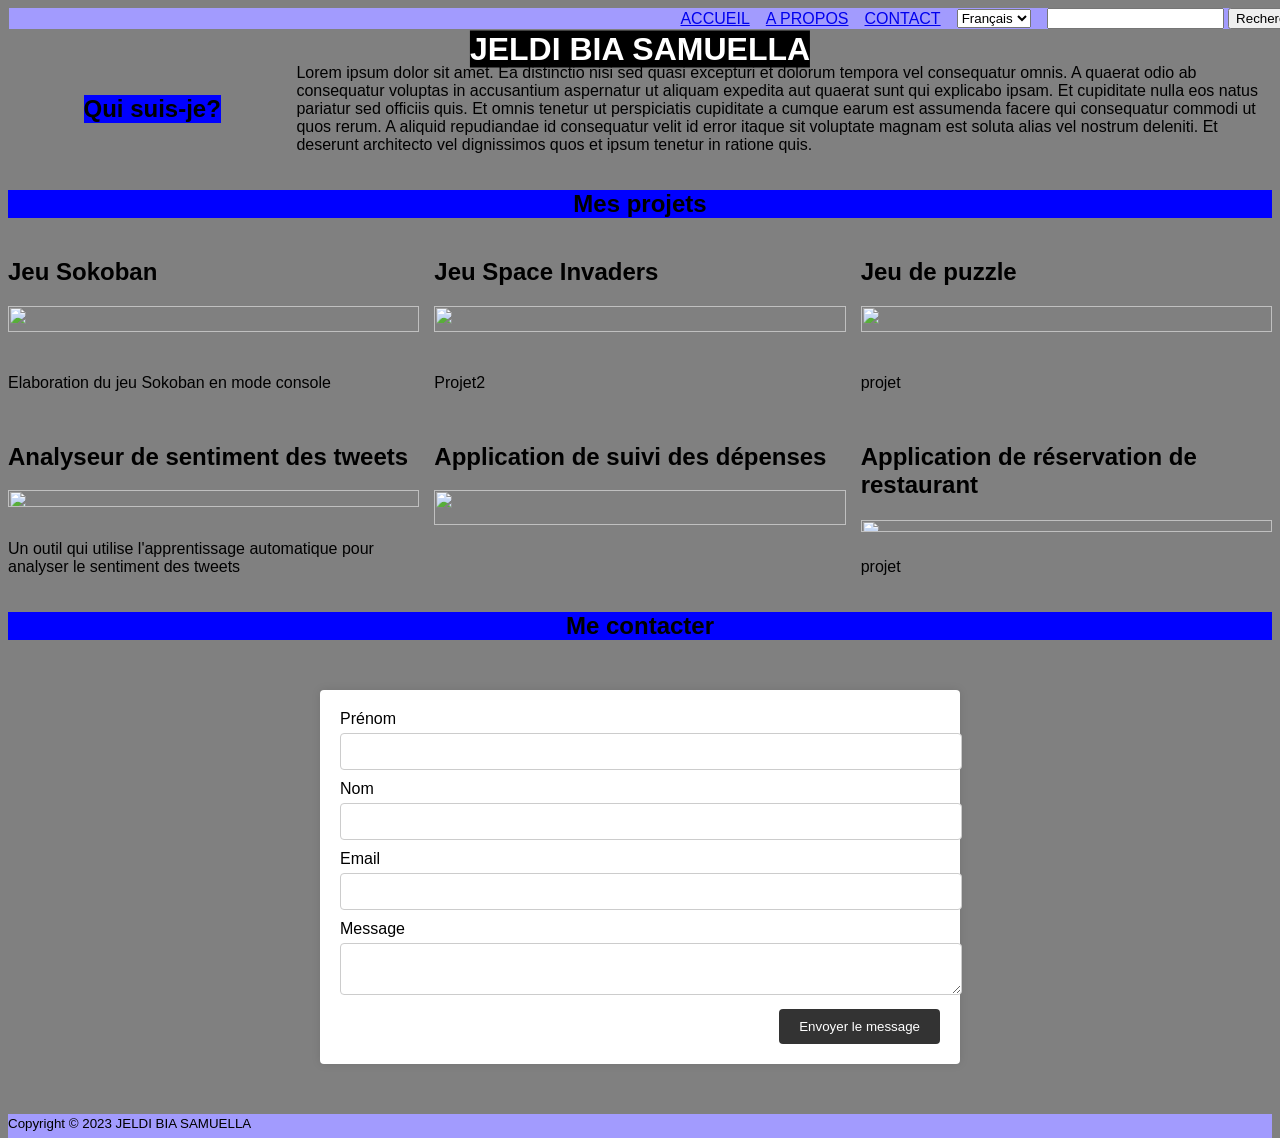
==== index.html @ e4d7e9b2 "ajout du champ prénom à mon formulaire" ====
<!DOCTYPE html>
<html lang="en">
<head>
    <meta charset="UTF-8">
    <meta name="viewport" content="width=device-width, initial-scale=1.0">
    <link rel="stylesheet" href="CSS/style.css">
    <title>Portfolio de JELDI</title>
</head>


<body>
    <header>

            <nav>
                <ul>
                <a href="index.html"> ACCUEIL</a>
                <a href="#about" >A PROPOS</a>
                <a href="#contact" >CONTACT</a> <!--contient mon formulaire de contact-->
                <select id="langSelect">
                    <option value="fr">Français</option>
                    <option value="en">English</option>
                </select>
                
                
                <form action="#" method="get" id="recherche">
                    <label for="search"></label>
                    <input type="text" id="search" name="search">
                    <input type="submit" value="Rechercher">
                </form>
                </ul>

                <!--<img src="IMG/Jb_logo.svg" alt="#">-->
            </nav>
            <img src="IMG/header.webp" alt="">
            <h1>JELDI BIA SAMUELLA</h1>

              
    </header>

    <main>
    
        <section>
            <div id="about">
            <h1>Qui suis-je?</h1>
            
            <img src="IMG/Moi.jpg" alt="">
            </div>
            <p>
                Lorem ipsum dolor sit amet. Ea distinctio nisi sed quasi excepturi et dolorum tempora vel consequatur omnis. A quaerat odio ab consequatur voluptas in accusantium aspernatur ut aliquam expedita aut quaerat sunt qui explicabo ipsam. Et cupiditate nulla eos natus pariatur sed officiis quis.
                Et omnis tenetur ut perspiciatis cupiditate a cumque earum est assumenda facere qui consequatur commodi ut quos rerum. A aliquid repudiandae id consequatur velit id error itaque sit voluptate magnam est soluta alias vel nostrum deleniti. Et deserunt architecto vel dignissimos quos et ipsum tenetur in ratione quis. 
            </p>
           
        </section>
        
        <section class="projets">
        <h1>Mes projets</h1>
        <nav>
            <article>
                <h2> Jeu Sokoban</h2>
                <img src="IMG/pexels-pixabay-207580.jpg" alt="">
                <p>Elaboration du jeu Sokoban en mode console</p>
            </article>

            <article>
                <h2>Jeu Space Invaders  
                </h2>
                <img src="IMG/pexels-pixabay-207580.jpg" alt="">
                <p>Projet2</p>
            </article>

            <article>
                <h2>
                    Jeu de puzzle
                </h2>
                <img src="IMG/pexels-pixabay-207580.jpg" alt="">
                <p> projet</p>
            </article>

            <article>
                <h2>Analyseur de sentiment des tweets</h2>
                <img src="IMG/pexels-pixabay-207580.jpg" alt="">
                <p> Un outil qui utilise l'apprentissage automatique pour analyser le sentiment des tweets</p>
            </article>
            

            <article>
                <h2>Application de suivi des dépenses</h2>
                <img src="IMG/pexels-pixabay-207580.jpg" alt="">
                <p> </p>
            </article>

            <article>
                <h2>Application de réservation de restaurant</h2>
                <img src="IMG/pexels-pixabay-207580.jpg" alt="">
                <p> projet</p>
            </article>
        </nav>
    </section>
    <section id="contact">
        <h1>Me contacter</h1>
        <form action="#" method="post"> 
            <label for="firstname">Prénom</label>
            <input type="text" id="firstname" name="user_firstname" />

            <label for="name">Nom</label>
            <input type="text" id="name" name="user_name" />
    
            <label for="email"> Email</label>
            <input type="email" id="mail" name="user_mail" />
    
            <label for="msg">Message</label>
            <textarea id="msg" name="user_message"></textarea>
    
            <div class="button">
                <button type="submit">Envoyer le message</button>
            </div>
              
        </form>
    </section>

    </main>



    <footer>
        <small>Copyright © 2023 JELDI BIA SAMUELLA</small>
    </footer>
    
       
    
    <script src="JS/lange.js"></script>
    <script src="JS/traduction.js"></script>
    

</body>
</html>
---- CSS/style.css ----
html{
    font-size:16px;
    font-family:sans-serif;
    height:100%;
}


body{
    background-color:gray;
    height: 100%;
    /*border: radius 10px;*/
}


/*HEADER*/

/*header nav{
    height:em;
    display:flex; pas besoin de logo pour l'instant
    flex-direction:row;
    justify-content: space-between;
}*/

header{
    position:relative;
}
header  nav ul{
    margin: 1px;;
    width:100%;
    display: flex;
    flex-direction:row; /*nav et img*/
    gap:1rem; /*espace de la taille de 16 px;*/
    justify-content:flex-end; 
    align-items: center;
    background-color: #A29BFE; /* Aligne les éléments enfants (div#top-row, div#bottom-row) verticalement */
}

header img{
    width:100%;
    height: 2.5 rem;

}
header h1 {
    position: absolute;
    background-color:black;
    top: 50%;
    left: 50%;
    transform: translate(-50%, -50%);
    color: #fff; /* changez la couleur en fonction de votre image */
}




/*MAIN*/
/*
main{
    display:grid;
    grid-template-rows:1fr 3fr;
    gap:1rem;
    /*grid-template-columns: 1fr 1fr 1fr;
}*/

main section:nth-child(1){
    display:flex;
    flex-direction:row; /* séparation de qui suis je+ photo et le paragraphe.*/
    justify-content:space-around;
    align-items: center;
}
main section:nth-child(2){
    display:flex;
    flex-direction:column;
    
}

main section nav{
    display:grid;
    grid-template-rows:1fr 1fr;
    grid-template-columns:repeat(auto-fit,minmax(400px,1fr));
    gap: 15px;

}


#about{
    width:100%;
    display: flex;
    flex-direction:column;
    justify-content:space-between;
    align-items: center;
}

p{
    justify-content: center;
}

article{
    display: flex;
    flex-direction: column;
}


/*#top {
    display: flex;
    justify-content: space-between;  Aligne les éléments enfants (nav, form) horizontalement avec un espace maximum entre eux 
    width: 100%;  Prend toute la largeur de la ligne 
}*/



/*header h1{

    font-family:system-ui, -apple-system, BlinkMacSystemFont, 'Segoe UI', Roboto, Oxygen, Ubuntu, Cantarell, 'Open Sans', 'Helvetica Neue', sans-serif;
    width: 100%;
    text-align: center;
    color: rgb(150, 44, 148);
    background-color:#FA7070;

}*/



/*
main .about{
    grid-row: 1/2
    ;
    grid-column: 1/3;
    align-items: center;
    width:100dvh;
}
*/
main .projets{
    grid-row:2;
}

h1{
    text-align: center;
    background-color: blue;
}

#about img{
    width: 100%;
    height:2 rem;

}

.projets img{
    width:100%;
    height:50%

}

/*
main section{ 
    display:flex;
    flex-direction:column;
    flex-wrap: wrap;
}*/


/*FORMULAIRE*/

main form {
    background-color: #fff;
    max-width: 600px;
    margin: 50px auto;
    padding: 20px;
    border-radius: 4px;
    box-shadow: 0 0 10px rgba(0, 0, 0, 0.1);
}

main label {
    display: block;
    margin-bottom: 5px;
}

main input[type="text"], input[type="email"], textarea {
    width: 100%;
    padding: 10px;
    margin-bottom: 10px;
    border-radius: 4px;
    border: 1px solid #ccc;
}

main .button {
    text-align: right;
}

main button {
    padding: 10px 20px;
    border: none;
    border-radius: 4px;
    background-color: #333;
    color: #fff;
    cursor: pointer;
}


/*FOOTER*/

footer {
    height:1.5rem;
    background-color:#A29BFE;
}
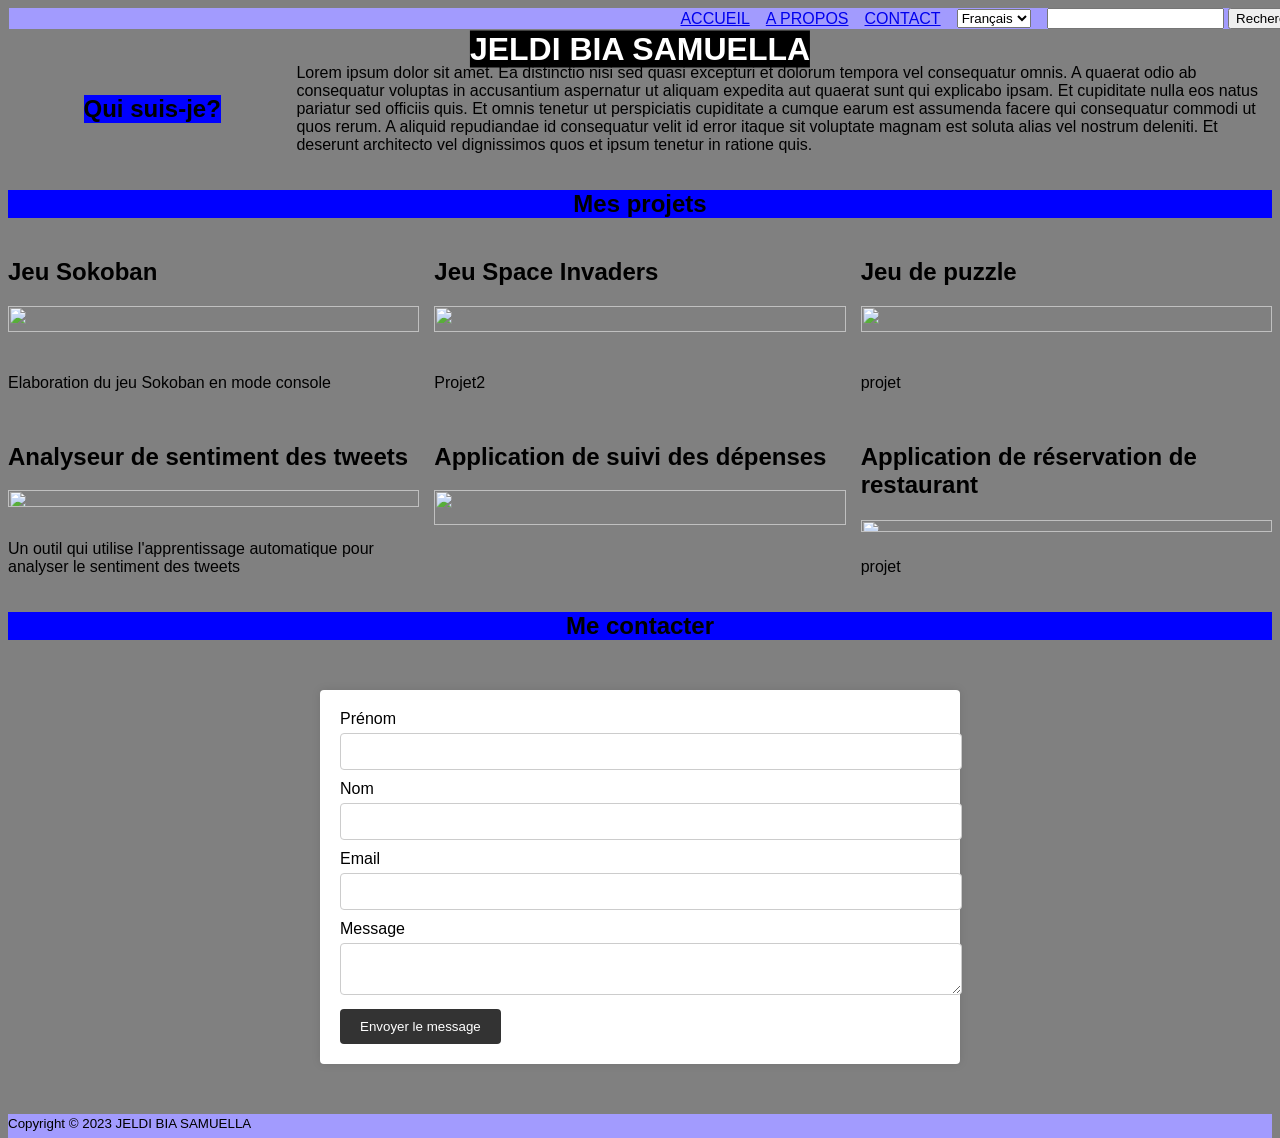
==== commit 2e79545a: "supprression du div pour l'élement button" ====
--- a/index.html
+++ b/index.html
@@ -111,9 +111,8 @@
             <label for="msg">Message</label>
             <textarea id="msg" name="user_message"></textarea>
     
-            <div class="button">
-                <button type="submit">Envoyer le message</button>
-            </div>
+        
+            <button type="submit">Envoyer le message</button>
               
         </form>
     </section>
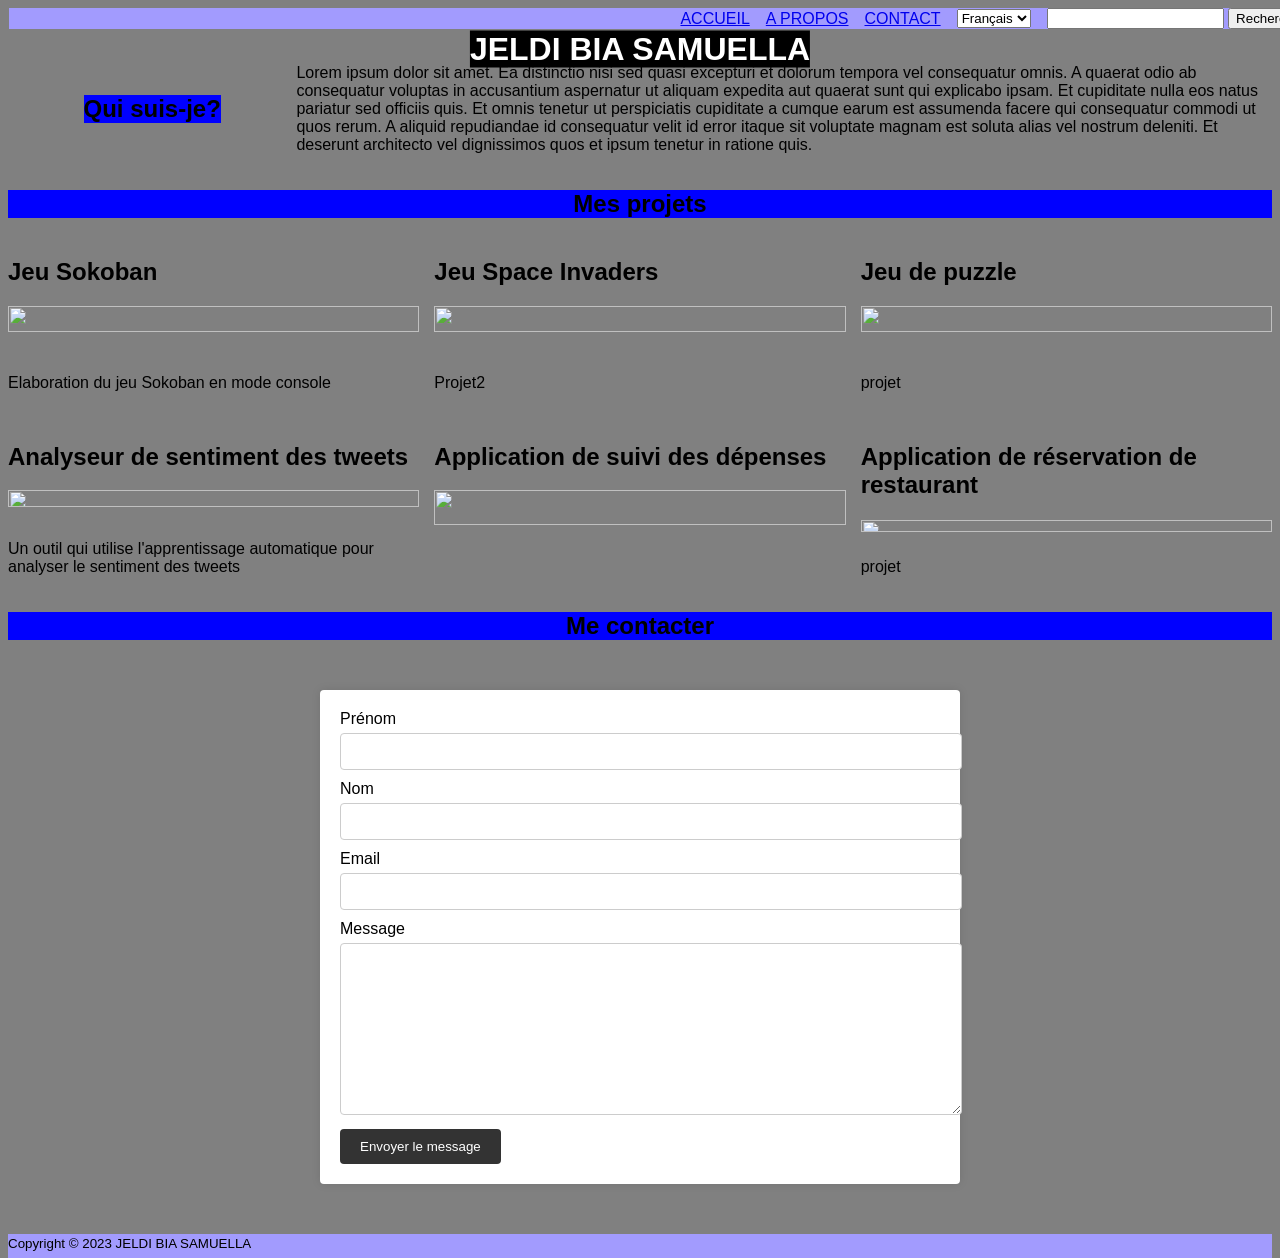
==== commit 5511f8ed: "ajout des attributs rows et cols pour le message" ====
--- a/index.html
+++ b/index.html
@@ -1,5 +1,6 @@
 <!DOCTYPE html>
 <html lang="en">
+
 <head>
     <meta charset="UTF-8">
     <meta name="viewport" content="width=device-width, initial-scale=1.0">
@@ -11,111 +12,124 @@
 <body>
     <header>
 
-            <nav>
-                <ul>
+        <nav>
+            <ul>
                 <a href="index.html"> ACCUEIL</a>
-                <a href="#about" >A PROPOS</a>
-                <a href="#contact" >CONTACT</a> <!--contient mon formulaire de contact-->
+                <a href="#about">A PROPOS</a>
+                <a href="#contact">CONTACT</a> <!--contient mon formulaire de contact-->
                 <select id="langSelect">
                     <option value="fr">Français</option>
                     <option value="en">English</option>
                 </select>
-                
-                
+
+
                 <form action="#" method="get" id="recherche">
                     <label for="search"></label>
                     <input type="text" id="search" name="search">
                     <input type="submit" value="Rechercher">
                 </form>
-                </ul>
+            </ul>
 
-                <!--<img src="IMG/Jb_logo.svg" alt="#">-->
-            </nav>
-            <img src="IMG/header.webp" alt="">
-            <h1>JELDI BIA SAMUELLA</h1>
+            <!--<img src="IMG/Jb_logo.svg" alt="#">-->
+        </nav>
+        <img src="IMG/header.webp" alt="">
+        <h1>JELDI BIA SAMUELLA</h1>
 
-              
+
     </header>
 
     <main>
-    
+
         <section>
             <div id="about">
-            <h1>Qui suis-je?</h1>
-            
-            <img src="IMG/Moi.jpg" alt="">
+                <h1>Qui suis-je?</h1>
+
+                <img src="IMG/Moi.jpg" alt="">
             </div>
             <p>
-                Lorem ipsum dolor sit amet. Ea distinctio nisi sed quasi excepturi et dolorum tempora vel consequatur omnis. A quaerat odio ab consequatur voluptas in accusantium aspernatur ut aliquam expedita aut quaerat sunt qui explicabo ipsam. Et cupiditate nulla eos natus pariatur sed officiis quis.
-                Et omnis tenetur ut perspiciatis cupiditate a cumque earum est assumenda facere qui consequatur commodi ut quos rerum. A aliquid repudiandae id consequatur velit id error itaque sit voluptate magnam est soluta alias vel nostrum deleniti. Et deserunt architecto vel dignissimos quos et ipsum tenetur in ratione quis. 
+                Lorem ipsum dolor sit amet. Ea distinctio nisi sed quasi excepturi et dolorum tempora vel consequatur
+                omnis. A quaerat odio ab consequatur voluptas in accusantium aspernatur ut aliquam expedita aut quaerat
+                sunt qui explicabo ipsam. Et cupiditate nulla eos natus pariatur sed officiis quis.
+                Et omnis tenetur ut perspiciatis cupiditate a cumque earum est assumenda facere qui consequatur commodi
+                ut quos rerum. A aliquid repudiandae id consequatur velit id error itaque sit voluptate magnam est
+                soluta alias vel nostrum deleniti. Et deserunt architecto vel dignissimos quos et ipsum tenetur in
+                ratione quis.
             </p>
-           
+
         </section>
-        
+
         <section class="projets">
-        <h1>Mes projets</h1>
-        <nav>
-            <article>
-                <h2> Jeu Sokoban</h2>
-                <img src="IMG/pexels-pixabay-207580.jpg" alt="">
-                <p>Elaboration du jeu Sokoban en mode console</p>
-            </article>
+            <h1>Mes projets</h1>
+            <nav>
+                <article>
+                    <h2> Jeu Sokoban</h2>
+                    <img src="IMG/pexels-pixabay-207580.jpg" alt="">
+                    <p>Elaboration du jeu Sokoban en mode console</p>
+                </article>
 
-            <article>
-                <h2>Jeu Space Invaders  
-                </h2>
-                <img src="IMG/pexels-pixabay-207580.jpg" alt="">
-                <p>Projet2</p>
-            </article>
+                <article>
+                    <h2>Jeu Space Invaders
+                    </h2>
+                    <img src="IMG/pexels-pixabay-207580.jpg" alt="">
+                    <p>Projet2</p>
+                </article>
 
-            <article>
-                <h2>
-                    Jeu de puzzle
-                </h2>
-                <img src="IMG/pexels-pixabay-207580.jpg" alt="">
-                <p> projet</p>
-            </article>
+                <article>
+                    <h2>
+                        Jeu de puzzle
+                    </h2>
+                    <img src="IMG/pexels-pixabay-207580.jpg" alt="">
+                    <p> projet</p>
+                </article>
 
-            <article>
-                <h2>Analyseur de sentiment des tweets</h2>
-                <img src="IMG/pexels-pixabay-207580.jpg" alt="">
-                <p> Un outil qui utilise l'apprentissage automatique pour analyser le sentiment des tweets</p>
-            </article>
-            
+                <article>
+                    <h2>Analyseur de sentiment des tweets</h2>
+                    <img src="IMG/pexels-pixabay-207580.jpg" alt="">
+                    <p> Un outil qui utilise l'apprentissage automatique pour analyser le sentiment des tweets</p>
+                </article>
 
-            <article>
-                <h2>Application de suivi des dépenses</h2>
-                <img src="IMG/pexels-pixabay-207580.jpg" alt="">
-                <p> </p>
-            </article>
 
-            <article>
-                <h2>Application de réservation de restaurant</h2>
-                <img src="IMG/pexels-pixabay-207580.jpg" alt="">
-                <p> projet</p>
-            </article>
-        </nav>
-    </section>
-    <section id="contact">
-        <h1>Me contacter</h1>
-        <form action="#" method="post"> 
-            <label for="firstname">Prénom</label>
-            <input type="text" id="firstname" name="user_firstname" />
+                <article>
+                    <h2>Application de suivi des dépenses</h2>
+                    <img src="IMG/pexels-pixabay-207580.jpg" alt="">
+                    <p> </p>
+                </article>
 
-            <label for="name">Nom</label>
-            <input type="text" id="name" name="user_name" />
-    
-            <label for="email"> Email</label>
-            <input type="email" id="mail" name="user_mail" />
-    
-            <label for="msg">Message</label>
-            <textarea id="msg" name="user_message"></textarea>
-    
-        
-            <button type="submit">Envoyer le message</button>
-              
-        </form>
-    </section>
+                <article>
+                    <h2>Application de réservation de restaurant</h2>
+                    <img src="IMG/pexels-pixabay-207580.jpg" alt="">
+                    <p> projet</p>
+                </article>
+            </nav>
+        </section>
+        <section id="contact">
+            <h1>Me contacter</h1>
+            <form action="#" method="post">
+                <div>
+                    <label for="firstname">Prénom</label>
+                    <input type="text" id="firstname" name="user_firstname" />
+                </div>
+
+                <div>
+                    <label for="name">Nom</label>
+                    <input type="text" id="name" name="user_name" />
+                </div>
+
+                <div>
+                    <label for="email"> Email</label>
+                    <input type="email" id="mail" name="user_mail" />
+                </div>
+
+                <div>
+                    <label for="msg">Message</label>
+                    <textarea id="msg" cols="40" rows="10" name="user_message"></textarea>
+                </div>
+
+
+                <button type="submit">Envoyer le message</button>
+
+            </form>
+        </section>
 
     </main>
 
@@ -124,12 +138,12 @@
     <footer>
         <small>Copyright © 2023 JELDI BIA SAMUELLA</small>
     </footer>
-    
-       
-    
+
+
     <script src="JS/lange.js"></script>
     <script src="JS/traduction.js"></script>
-    
+
 
 </body>
-</html>
+
+</html>
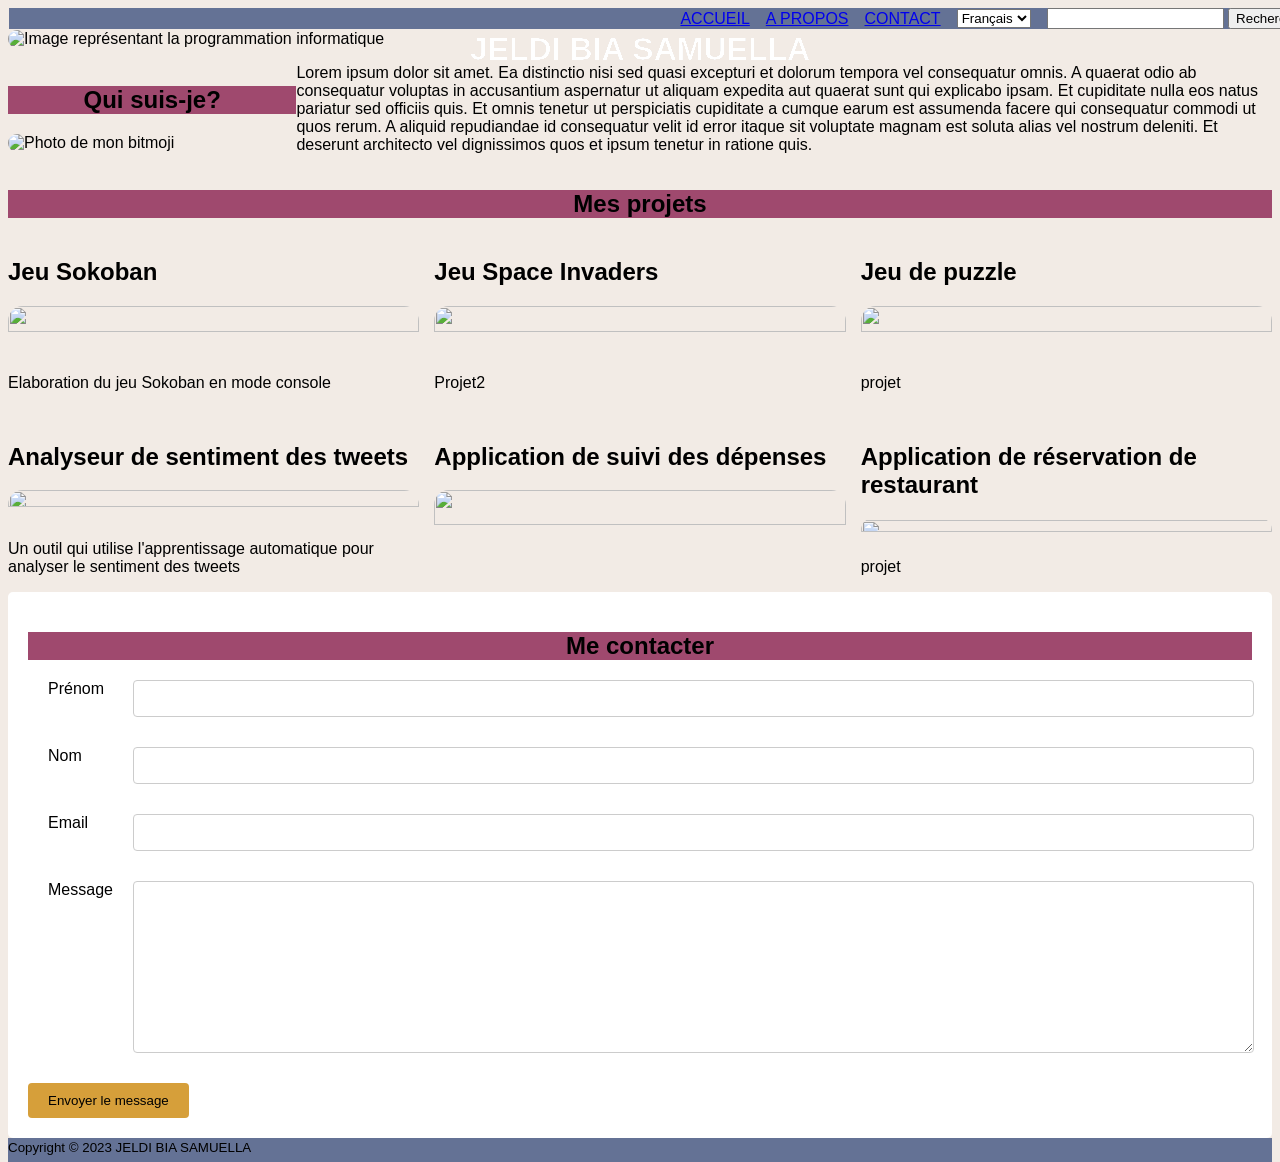
==== commit 21d91d79: "correction label for mail et non email avec id mail" ====
--- a/index.html
+++ b/index.html
@@ -1,5 +1,5 @@
-<!DOCTYPE html>
-<html lang="en">
+<!doctype html>
+<html lang="fr">
 
 <head>
     <meta charset="UTF-8">
@@ -32,7 +32,7 @@
 
             <!--<img src="IMG/Jb_logo.svg" alt="#">-->
         </nav>
-        <img src="IMG/header.webp" alt="">
+        <img src="IMG/header.webp" alt="Image représentant la programmation informatique">
         <h1>JELDI BIA SAMUELLA</h1>
 
 
@@ -44,7 +44,7 @@
             <div id="about">
                 <h1>Qui suis-je?</h1>
 
-                <img src="IMG/Moi.jpg" alt="">
+                <img src="IMG/Moi.jpg" alt="Photo de mon bitmoji">
             </div>
             <p>
                 Lorem ipsum dolor sit amet. Ea distinctio nisi sed quasi excepturi et dolorum tempora vel consequatur
@@ -104,7 +104,7 @@
         </section>
         <section id="contact">
             <h1>Me contacter</h1>
-            <form action="#" method="post">
+            <form action="" method="post">
                 <div>
                     <label for="firstname">Prénom</label>
                     <input type="text" id="firstname" name="user_firstname" />
@@ -116,7 +116,7 @@
                 </div>
 
                 <div>
-                    <label for="email"> Email</label>
+                    <label for="mail">Email</label>
                     <input type="email" id="mail" name="user_mail" />
                 </div>
 
@@ -140,8 +140,7 @@
     </footer>
 
 
-    <script src="JS/lange.js"></script>
-    <script src="JS/traduction.js"></script>
+    <script src="verform.js"></script>
 
 
 </body>
--- a/CSS/style.css
+++ b/CSS/style.css
@@ -6,40 +6,40 @@
 
 
 body{
-    background-color:gray;
+    background-color:#f2ebe5;
     height: 100%;
-    /*border: radius 10px;*/
 }
 
 
 /*HEADER*/
 
-/*header nav{
-    height:em;
-    display:flex; pas besoin de logo pour l'instant
-    flex-direction:row;
-    justify-content: space-between;
-}*/
-
 header{
     position:relative;
 }
 header  nav ul{
-    margin: 1px;;
+    margin: 1px;
     width:100%;
     display: flex;
     flex-direction:row; /*nav et img*/
     gap:1rem; /*espace de la taille de 16 px;*/
     justify-content:flex-end; 
     align-items: center;
-    background-color: #A29BFE; /* Aligne les éléments enfants (div#top-row, div#bottom-row) verticalement */
+    background-color:#647295; /* Aligne les éléments enfants (div#top-row, div#bottom-row) verticalement */
 }
 
-header img{
+img{
     width:100%;
     height: 2.5 rem;
+    border-radius:15px;
 
 }
+
+/*header img{
+    width:100%;
+    height: 2.5 rem;
+    border-radius:10px;
+
+}*/
 header h1 {
     position: absolute;
     background-color:black;
@@ -47,19 +47,13 @@
     left: 50%;
     transform: translate(-50%, -50%);
     color: #fff; /* changez la couleur en fonction de votre image */
+    mix-blend-mode:lighten; /* le texte se fond dans l'image */
 }
 
 
 
 
 /*MAIN*/
-/*
-main{
-    display:grid;
-    grid-template-rows:1fr 3fr;
-    gap:1rem;
-    /*grid-template-columns: 1fr 1fr 1fr;
-}*/
 
 main section:nth-child(1){
     display:flex;
@@ -91,7 +85,7 @@
 }
 
 p{
-    justify-content: center;
+    justify-content:center;
 }
 
 article{
@@ -100,49 +94,23 @@
 }
 
 
-/*#top {
-    display: flex;
-    justify-content: space-between;  Aligne les éléments enfants (nav, form) horizontalement avec un espace maximum entre eux 
-    width: 100%;  Prend toute la largeur de la ligne 
-}*/
 
-
-
-/*header h1{
-
-    font-family:system-ui, -apple-system, BlinkMacSystemFont, 'Segoe UI', Roboto, Oxygen, Ubuntu, Cantarell, 'Open Sans', 'Helvetica Neue', sans-serif;
-    width: 100%;
-    text-align: center;
-    color: rgb(150, 44, 148);
-    background-color:#FA7070;
-
-}*/
-
-
-
-/*
-main .about{
-    grid-row: 1/2
-    ;
-    grid-column: 1/3;
-    align-items: center;
-    width:100dvh;
-}
-*/
 main .projets{
     grid-row:2;
 }
 
 h1{
     text-align: center;
-    background-color: blue;
+    background-color:#9f496e;
+    width:100%;
 }
 
-#about img{
+/*#about img{
     width: 100%;
     height:2 rem;
 
-}
+
+}*/
 
 .projets img{
     width:100%;
@@ -150,55 +118,56 @@
 
 }
 
-/*
-main section{ 
-    display:flex;
-    flex-direction:column;
-    flex-wrap: wrap;
-}*/
 
 
-/*FORMULAIRE*/
 
-main form {
+/*formulaire*/
+
+#contact{
     background-color: #fff;
-    max-width: 600px;
-    margin: 50px auto;
-    padding: 20px;
-    border-radius: 4px;
-    box-shadow: 0 0 10px rgba(0, 0, 0, 0.1);
+    /*max-width:600px;*/
+    margin:auto; /*centrer mon formulaire*/
+    padding:20px;
+    border-radius: 5px; /*arrondir les bords*/
 }
 
-main label {
-    display: block;
-    margin-bottom: 5px;
+main form div{
+    display:grid;
+    grid-template-columns:70px 1fr;/*label et input*/
+    grid-gap:15px;
+    margin: 20px 20px;
 }
 
-main input[type="text"], input[type="email"], textarea {
+main form div input,main form div textarea {
     width: 100%;
     padding: 10px;
     margin-bottom: 10px;
     border-radius: 4px;
-    border: 1px solid #ccc;
-}
-
-main .button {
-    text-align: right;
+    border: 1px  solid #ccc;
+    outline:none; /*enlever la ligne rouge qui s'affiche dès qu'on est dans l'un d'entre eux */
+    
 }
 
 main button {
     padding: 10px 20px;
     border: none;
     border-radius: 4px;
-    background-color: #333;
-    color: #fff;
+    background-color:#d69f3a;
     cursor: pointer;
 }
+
+/*une couleur plus claire quand on clique sur mon button*/
+main button:hover{
+    background-color:#ebc174;
+}
+
+
+
 
 
 /*FOOTER*/
 
 footer {
     height:1.5rem;
-    background-color:#A29BFE;
-}
+    background-color:#647295;
+}
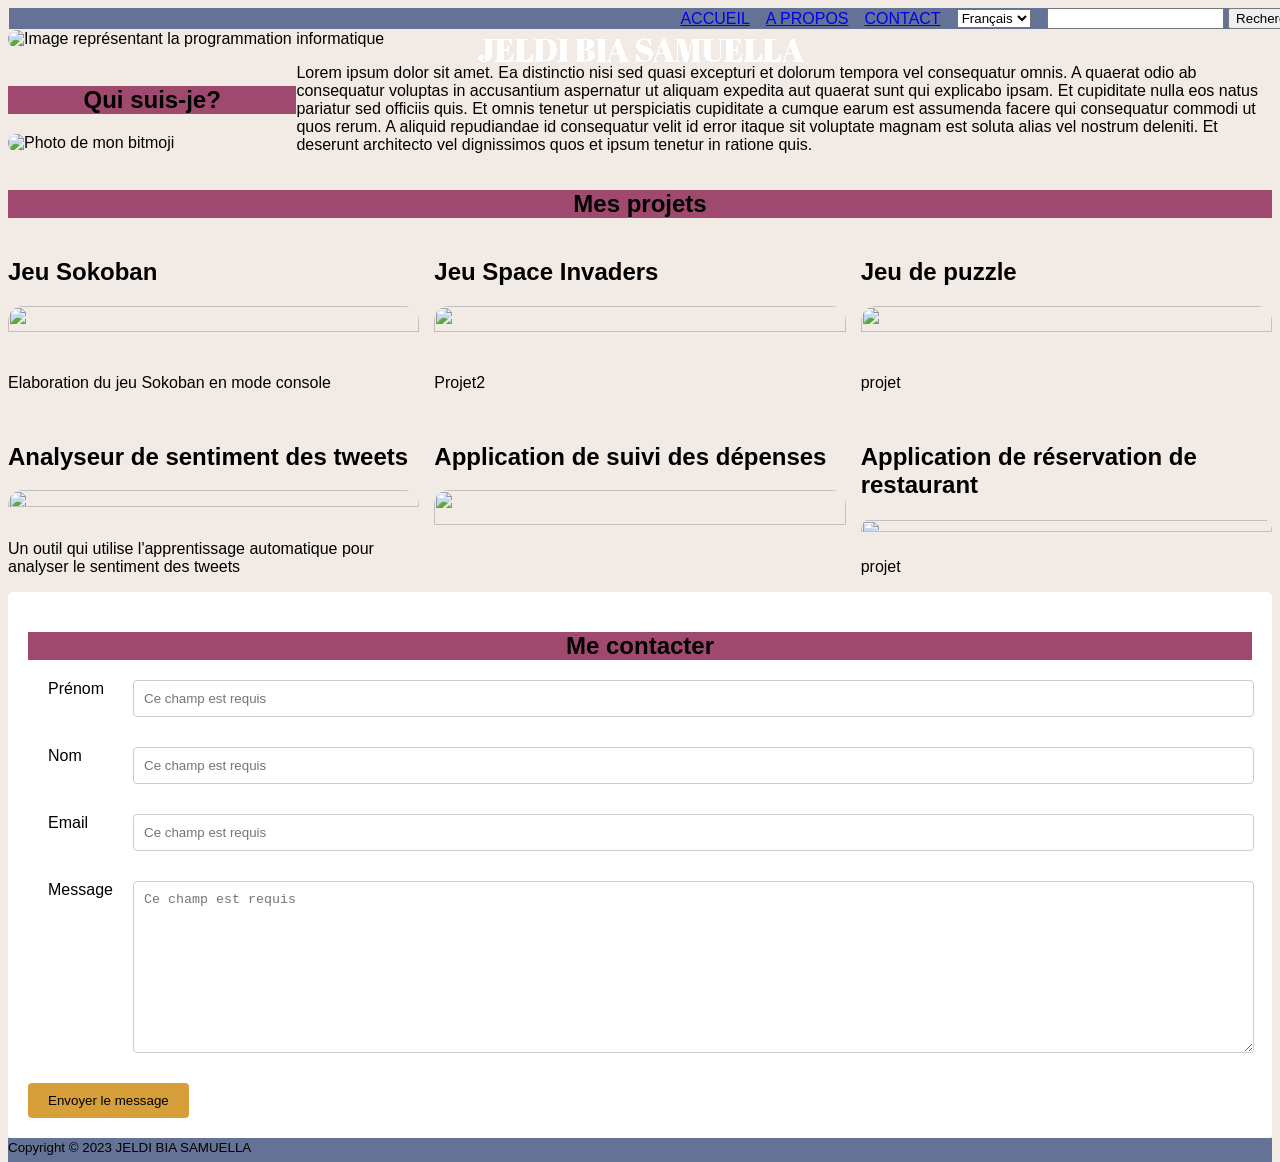
==== commit ab7934c5: "ajout du placeholder et de l'attribut required" ====
--- a/index.html
+++ b/index.html
@@ -104,25 +104,25 @@
         </section>
         <section id="contact">
             <h1>Me contacter</h1>
-            <form action="" method="post">
+            <form action="#" method="post">
                 <div>
                     <label for="firstname">Prénom</label>
-                    <input type="text" id="firstname" name="user_firstname" />
+                    <input type="text" id="firstname" name="user_firstname" required placeholder="Ce champ est requis" />
                 </div>
 
                 <div>
-                    <label for="name">Nom</label>
-                    <input type="text" id="name" name="user_name" />
+                    <label for="lastname">Nom</label>
+                    <input type="text" id="lastname" name="user_name" required placeholder="Ce champ est requis" />
                 </div>
 
                 <div>
                     <label for="mail">Email</label>
-                    <input type="email" id="mail" name="user_mail" />
+                    <input type="email" id="mail" name="user_mail" required placeholder="Ce champ est requis" />
                 </div>
 
                 <div>
                     <label for="msg">Message</label>
-                    <textarea id="msg" cols="40" rows="10" name="user_message"></textarea>
+                    <textarea id="msg" cols="40" rows="10" name="user_message" required placeholder="Ce champ est requis"></textarea>
                 </div>
 
 
@@ -140,7 +140,7 @@
     </footer>
 
 
-    <script src="verform.js"></script>
+    <script src="JS/verform.js"></script>
 
 
 </body>
--- a/CSS/style.css
+++ b/CSS/style.css
@@ -1,3 +1,4 @@
+@import url('https://fonts.googleapis.com/css2?family=Abril+Fatface&display=swap');
 html{
     font-size:16px;
     font-family:sans-serif;
@@ -41,6 +42,7 @@
 
 }*/
 header h1 {
+    font-family:"Abril Fatface",serif;
     position: absolute;
     background-color:black;
     top: 50%;
@@ -148,6 +150,15 @@
     
 }
 
+main form div input.error,main form div textarea.error{
+    border: 1px solid red; /*bordure devient rouge quand il y a une erreur*/
+    background-color: #FFCCCC; /* couleur de fond rouge clair */
+}
+
+main form div label.error{
+    color:red;
+}
+
 main button {
     padding: 10px 20px;
     border: none;
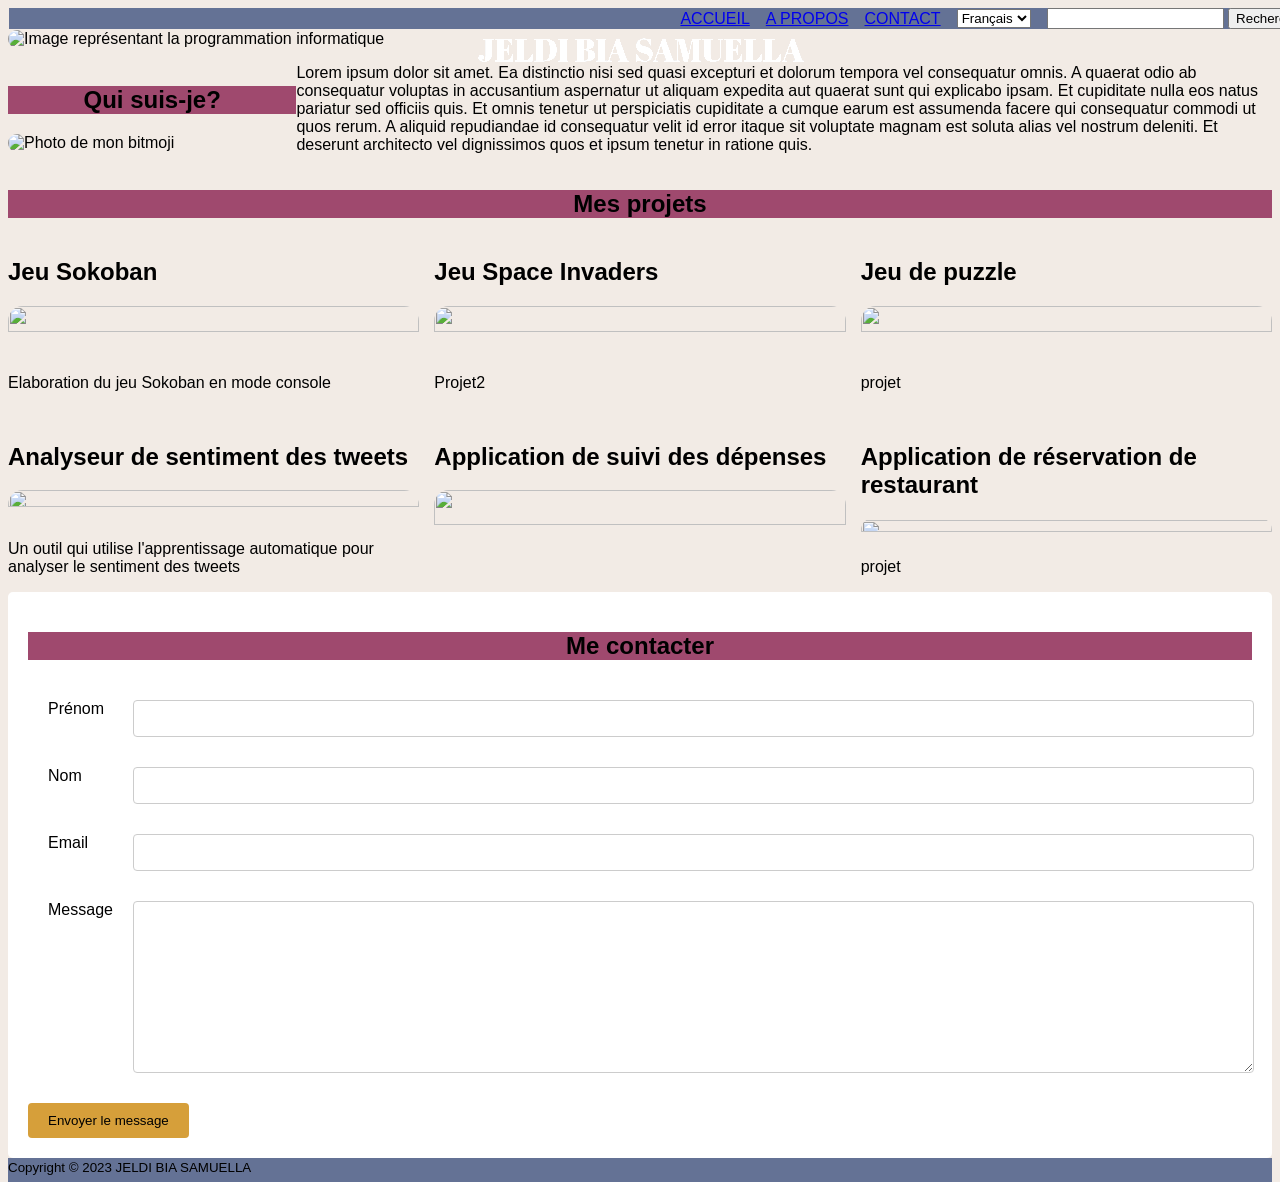
==== commit 2cc9ceb1: "suppression du placeholder" ====
--- a/index.html
+++ b/index.html
@@ -105,24 +105,25 @@
         <section id="contact">
             <h1>Me contacter</h1>
             <form action="#" method="post">
+                <div class="errors"></div>
                 <div>
                     <label for="firstname">Prénom</label>
-                    <input type="text" id="firstname" name="user_firstname" required placeholder="Ce champ est requis" />
+                    <input type="text" id="firstname" name="user_firstname"  required  />
                 </div>
 
                 <div>
                     <label for="lastname">Nom</label>
-                    <input type="text" id="lastname" name="user_name" required placeholder="Ce champ est requis" />
+                    <input type="text" id="lastname" name="user_name" required  />
                 </div>
 
                 <div>
                     <label for="mail">Email</label>
-                    <input type="email" id="mail" name="user_mail" required placeholder="Ce champ est requis" />
+                    <input type="email" id="mail" name="user_mail" required />
                 </div>
 
                 <div>
                     <label for="msg">Message</label>
-                    <textarea id="msg" cols="40" rows="10" name="user_message" required placeholder="Ce champ est requis"></textarea>
+                    <textarea id="msg" cols="40" rows="10" name="user_message" ></textarea>
                 </div>
 
 
@@ -140,7 +141,7 @@
     </footer>
 
 
-    <script src="JS/verform.js"></script>
+    <script src="JS/verif.js"></script>
 
 
 </body>
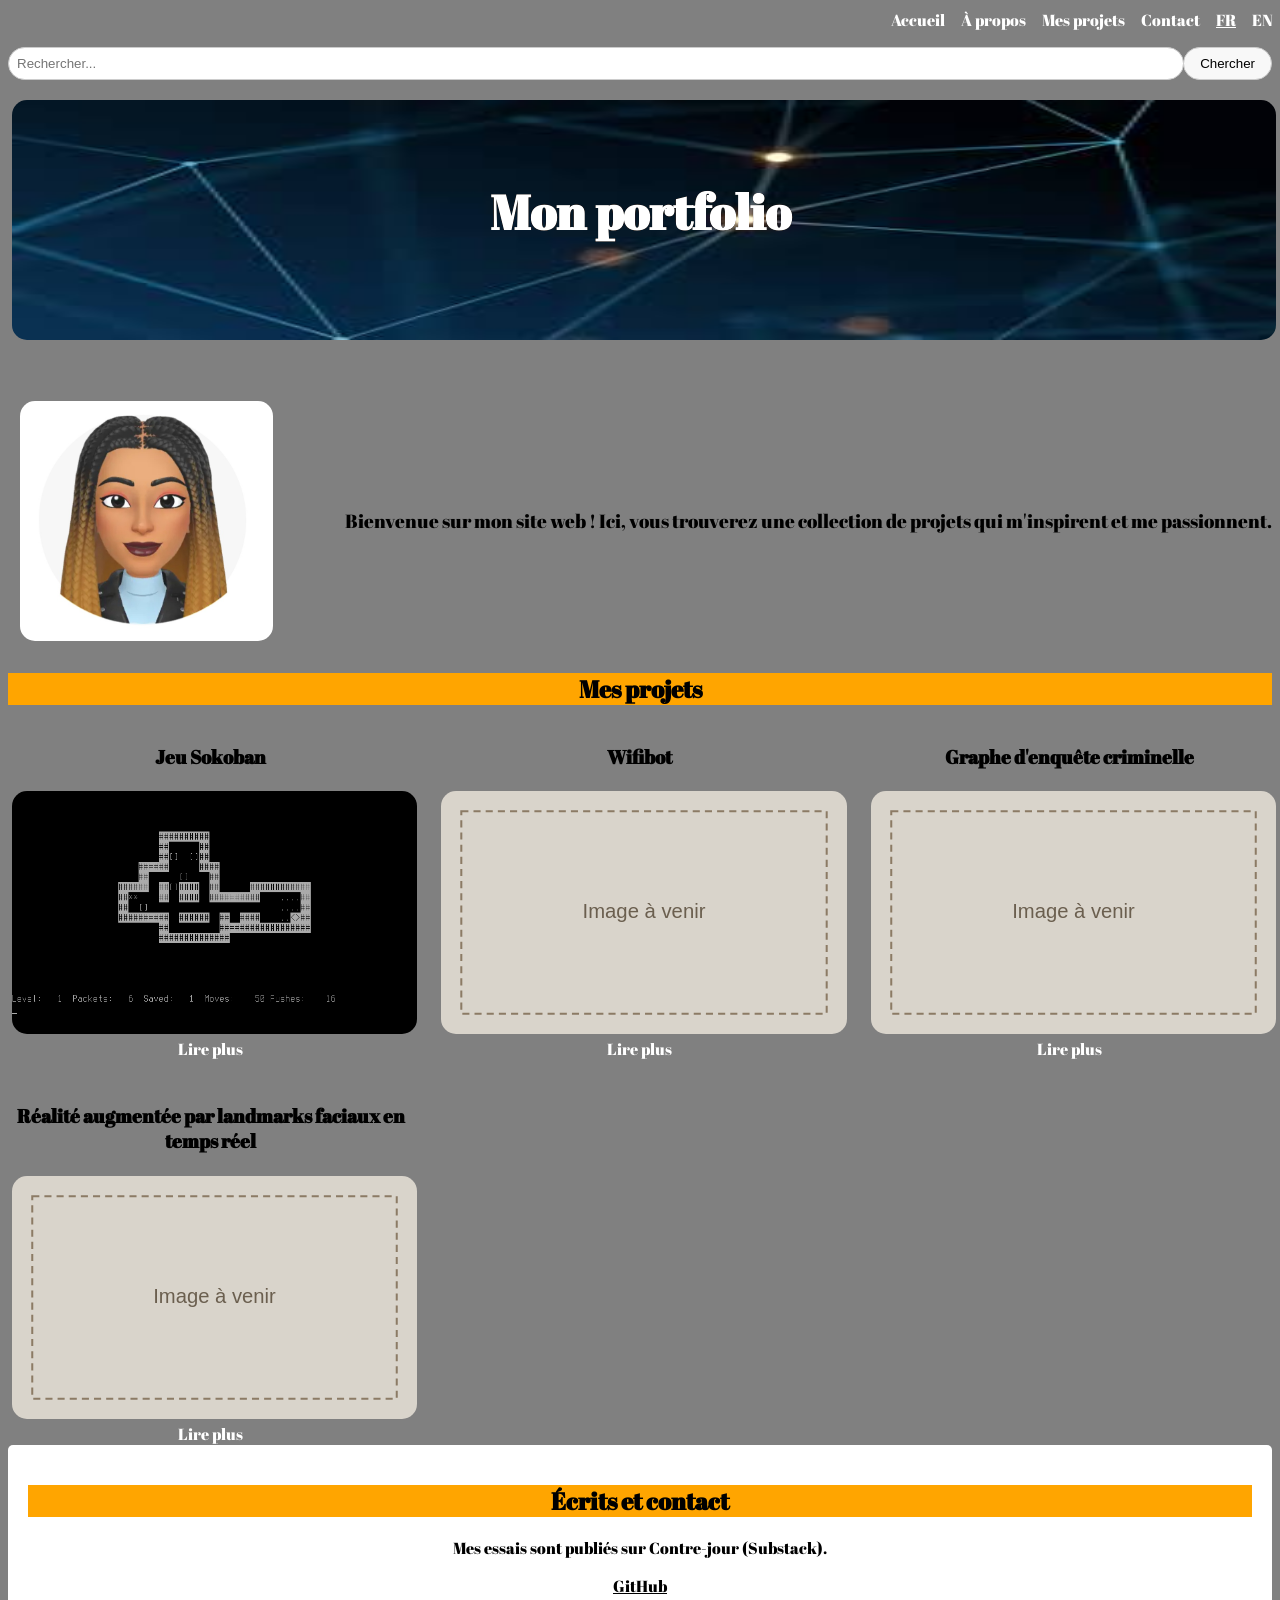
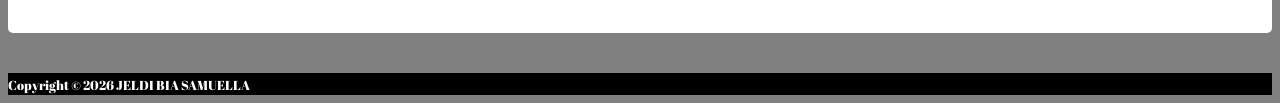
==== commit a8cfc54e: "portfolio en site statique" ====
--- a/index.html
+++ b/index.html
@@ -1,149 +1,60 @@
-<!doctype html>
+<!DOCTYPE html>
 <html lang="fr">
-
 <head>
     <meta charset="UTF-8">
     <meta name="viewport" content="width=device-width, initial-scale=1.0">
+    <meta name="description" content="Portfolio de Samuella Jeldi Bia, élève ingénieure en systèmes intelligents et autonomes.">
     <link rel="stylesheet" href="CSS/style.css">
-    <title>Portfolio de JELDI</title>
+    <title>Portfolio | Samuella Jeldi Bia</title>
 </head>
-
 
 <body>
     <header>
-
         <nav>
             <ul>
-                <a href="index.html"> ACCUEIL</a>
-                <a href="#about">A PROPOS</a>
-                <a href="#contact">CONTACT</a> <!--contient mon formulaire de contact-->
-                <select id="langSelect">
-                    <option value="fr">Français</option>
-                    <option value="en">English</option>
-                </select>
-
-
-                <form action="#" method="get" id="recherche">
-                    <label for="search"></label>
-                    <input type="text" id="search" name="search">
-                    <input type="submit" value="Rechercher">
-                </form>
+                <li><a href="#about" data-i18n="accueil">Accueil</a></li>
+                <li><a href="#about" data-i18n="propos">À propos</a></li>
+                <li><a href="#projets" data-i18n="projets">Mes projets</a></li>
+                <li><a href="#contact" data-i18n="contact">Contact</a></li>
+                <li><a href="?lang=fr" data-lang="fr">FR</a></li>
+                <li><a href="?lang=en" data-lang="en">EN</a></li>
             </ul>
-
-            <!--<img src="IMG/Jb_logo.svg" alt="#">-->
         </nav>
-        <img src="IMG/header.webp" alt="Image représentant la programmation informatique">
-        <h1>JELDI BIA SAMUELLA</h1>
-
-
+        <form id="search" role="search">
+            <label for="recherche" class="sr-only" data-i18n="chercher">Chercher</label>
+            <input type="text" name="recherche" id="recherche" placeholder="Rechercher..." data-i18n-placeholder="placeholder">
+            <button type="submit" data-i18n="chercher">Chercher</button>
+        </form>
+        <div class="results" aria-live="polite"></div>
+        <img src="IMG/fond.jpeg" alt="Image de fond du portfolio" data-i18n-alt="fond">
+        <h1 data-i18n="portfolio">Mon portfolio</h1>
     </header>
 
     <main>
-
-        <section>
-            <div id="about">
-                <h1>Qui suis-je?</h1>
-
-                <img src="IMG/Moi.jpg" alt="Photo de mon bitmoji">
-            </div>
-            <p>
-                Lorem ipsum dolor sit amet. Ea distinctio nisi sed quasi excepturi et dolorum tempora vel consequatur
-                omnis. A quaerat odio ab consequatur voluptas in accusantium aspernatur ut aliquam expedita aut quaerat
-                sunt qui explicabo ipsam. Et cupiditate nulla eos natus pariatur sed officiis quis.
-                Et omnis tenetur ut perspiciatis cupiditate a cumque earum est assumenda facere qui consequatur commodi
-                ut quos rerum. A aliquid repudiandae id consequatur velit id error itaque sit voluptate magnam est
-                soluta alias vel nostrum deleniti. Et deserunt architecto vel dignissimos quos et ipsum tenetur in
-                ratione quis.
+        <section id="about">
+            <img src="IMG/Moi.jpg" alt="Photo de mon bitmoji" data-i18n-alt="bitmoji">
+            <p data-i18n="bienvenue">
+                Bienvenue sur mon site web ! Ici, vous trouverez une collection de projets qui m'inspirent et me passionnent.
             </p>
-
         </section>
 
-        <section class="projets">
-            <h1>Mes projets</h1>
-            <nav>
-                <article>
-                    <h2> Jeu Sokoban</h2>
-                    <img src="IMG/pexels-pixabay-207580.jpg" alt="">
-                    <p>Elaboration du jeu Sokoban en mode console</p>
-                </article>
-
-                <article>
-                    <h2>Jeu Space Invaders
-                    </h2>
-                    <img src="IMG/pexels-pixabay-207580.jpg" alt="">
-                    <p>Projet2</p>
-                </article>
-
-                <article>
-                    <h2>
-                        Jeu de puzzle
-                    </h2>
-                    <img src="IMG/pexels-pixabay-207580.jpg" alt="">
-                    <p> projet</p>
-                </article>
-
-                <article>
-                    <h2>Analyseur de sentiment des tweets</h2>
-                    <img src="IMG/pexels-pixabay-207580.jpg" alt="">
-                    <p> Un outil qui utilise l'apprentissage automatique pour analyser le sentiment des tweets</p>
-                </article>
-
-
-                <article>
-                    <h2>Application de suivi des dépenses</h2>
-                    <img src="IMG/pexels-pixabay-207580.jpg" alt="">
-                    <p> </p>
-                </article>
-
-                <article>
-                    <h2>Application de réservation de restaurant</h2>
-                    <img src="IMG/pexels-pixabay-207580.jpg" alt="">
-                    <p> projet</p>
-                </article>
-            </nav>
-        </section>
-        <section id="contact">
-            <h1>Me contacter</h1>
-            <form action="#" method="post">
-                <div class="errors"></div>
-                <div>
-                    <label for="firstname">Prénom</label>
-                    <input type="text" id="firstname" name="user_firstname"  required  />
-                </div>
-
-                <div>
-                    <label for="lastname">Nom</label>
-                    <input type="text" id="lastname" name="user_name" required  />
-                </div>
-
-                <div>
-                    <label for="mail">Email</label>
-                    <input type="email" id="mail" name="user_mail" required />
-                </div>
-
-                <div>
-                    <label for="msg">Message</label>
-                    <textarea id="msg" cols="40" rows="10" name="user_message" ></textarea>
-                </div>
-
-
-                <button type="submit">Envoyer le message</button>
-
-            </form>
+        <section class="projets" id="projets">
+            <h2 data-i18n="projets">Mes projets</h2>
+            <nav id="liste-projets"></nav>
         </section>
 
+        <section id="contact">
+            <h2 data-i18n="contacter">Écrits et contact</h2>
+            <p data-i18n="ecrits">Mes essais sont publiés sur Contre-jour (Substack).</p>
+            <ul id="liens"></ul>
+        </section>
     </main>
 
-
-
     <footer>
-        <small>Copyright © 2023 JELDI BIA SAMUELLA</small>
+        <small>Copyright © <span id="annee">2026</span> JELDI BIA SAMUELLA</small>
     </footer>
 
-
-    <script src="JS/verif.js"></script>
-
-
+    <script src="JS/data.js"></script>
+    <script src="JS/app.js"></script>
 </body>
-
-</html>+</html>
--- a/CSS/style.css
+++ b/CSS/style.css
@@ -1,21 +1,46 @@
-@import url('https://fonts.googleapis.com/css2?family=Abril+Fatface&display=swap');
+@import url('https://fonts.googleapis.com/css2?family=Abril+Fatface&display=swap'); /*style de polices */
+*{
+    box-sizing: border-box;
+}
+
 html{
     font-size:16px;
-    font-family:sans-serif;
-    height:100%;
-}
-
+}
+
+@media only screen and (max-width:1080px) {
+    html{
+        font-size:14px;
+    }
+}
+
+@media only screen and (max-width:900px) {
+    html{
+        font-size:13px;
+    }
+}
+
+@media only screen and (max-width:720px) {
+    html{
+        font-size:12px;
+    }
+}
+html{
+    font-family:'Abril Fatface', sans-serif;
+}
 
 body{
-    background-color:#f2ebe5;
-    height: 100%;
+    background-color:grey;
+    min-height:100dvh;
+    display:grid;
+    grid-template-rows: auto 1fr auto;
+    grid-template-columns:minmax(0,1fr); 
 }
 
 
 /*HEADER*/
-
 header{
-    position:relative;
+    position:relative; /*par rapport à ma photo */
+    margin-bottom: 2.5rem;
 }
 header  nav ul{
     margin: 1px;
@@ -25,24 +50,30 @@
     gap:1rem; /*espace de la taille de 16 px;*/
     justify-content:flex-end; 
     align-items: center;
-    background-color:#647295; /* Aligne les éléments enfants (div#top-row, div#bottom-row) verticalement */
+
+    li{
+        list-style-type: none;
+    }
+}
+
+.details {
+    #search{
+        display:none;
+    }
+
+
 }
 
 img{
     width:100%;
-    height: 2.5 rem;
     border-radius:15px;
-
-}
-
-/*header img{
-    width:100%;
-    height: 2.5 rem;
-    border-radius:10px;
-
-}*/
+    margin:4px;
+    height:15rem;
+
+}
+
 header h1 {
-    font-family:"Abril Fatface",serif;
+    font-size:3rem;
     position: absolute;
     background-color:black;
     top: 50%;
@@ -53,41 +84,35 @@
 }
 
 
-
-
 /*MAIN*/
-
 main section:nth-child(1){
     display:flex;
-    flex-direction:row; /* séparation de qui suis je+ photo et le paragraphe.*/
-    justify-content:space-around;
-    align-items: center;
+    flex-direction:row; /*  photo et le paragraphe.*/
+    justify-content:space-between;
+    align-items:center;
+
+    img{
+        margin:12px;
+        width:20%;
+    }
+    p{
+        text-align:justify;
+        font-size: larger;
+    }
 }
 main section:nth-child(2){
     display:flex;
     flex-direction:column;
-    
 }
 
 main section nav{
     display:grid;
-    grid-template-rows:1fr 1fr;
-    grid-template-columns:repeat(auto-fit,minmax(400px,1fr));
-    gap: 15px;
-
-}
-
-
-#about{
-    width:100%;
-    display: flex;
-    flex-direction:column;
-    justify-content:space-between;
-    align-items: center;
-}
-
-p{
-    justify-content:center;
+    grid-auto-rows:auto; /*photo et court paragraphe descriptif*/
+    align-items:start;
+    grid-template-columns:repeat(auto-fit,minmax(min(100%,400px),1fr)); /*différents projets*/
+    row-gap:1.5rem;
+    column-gap:1.5rem;
+
 }
 
 article{
@@ -99,44 +124,46 @@
 
 main .projets{
     grid-row:2;
+    text-align: center;
 }
 
 h1{
+    background-color: yellow;
+}
+h2{
+    background-color: orange;
+}
+h1,h2{
     text-align: center;
-    background-color:#9f496e;
-    width:100%;
-}
-
-/*#about img{
-    width: 100%;
-    height:2 rem;
-
-
-}*/
+    /*background-color:orange;*/
+    width:100%;
+}
 
 .projets img{
     width:100%;
     height:50%
 
 }
-
-
-
 
 /*formulaire*/
 
 #contact{
     background-color: #fff;
-    /*max-width:600px;*/
-    margin:auto; /*centrer mon formulaire*/
+    color:black;
+    margin:auto;/*centrer mon formulaire*/
     padding:20px;
     border-radius: 5px; /*arrondir les bords*/
 }
 
+main form{
+    display:flex;
+    flex-direction:column;
+}
+
 main form div{
-    display:grid;
-    grid-template-columns:70px 1fr;/*label et input*/
-    grid-gap:15px;
+
+    display:flex;
+    flex-direction:column;
     margin: 20px 20px;
 }
 
@@ -147,24 +174,18 @@
     border-radius: 4px;
     border: 1px  solid #ccc;
     outline:none; /*enlever la ligne rouge qui s'affiche dès qu'on est dans l'un d'entre eux */
-    
-}
-
-main form div input.error,main form div textarea.error{
-    border: 1px solid red; /*bordure devient rouge quand il y a une erreur*/
-    background-color: #FFCCCC; /* couleur de fond rouge clair */
-}
-
-main form div label.error{
-    color:red;
 }
 
 main button {
+    display: block; /* Le bouton prendra toute la largeur de son conteneur parent */
+    margin: auto; /* Centre le bouton */
+    text-align: center;
     padding: 10px 20px;
     border: none;
     border-radius: 4px;
-    background-color:#d69f3a;
+    background-color:#8C7B65;
     cursor: pointer;
+
 }
 
 /*une couleur plus claire quand on clique sur mon button*/
@@ -172,13 +193,116 @@
     background-color:#ebc174;
 }
 
-
-
-
+/*recherche*/
+#search {
+    width: 100%; /* Occupe toute la largeur */
+    display: flex;
+    justify-content: center; /* Centre le formulaire */
+    margin-bottom: 1rem; /* Espacement en dessous du formulaire */
+    margin-top:1rem;
+}
+
+#search input[type="text"] {
+    width: 100%; /* Occupe toute la largeur */
+    border-radius: 20px; /* Bords arrondis */
+    padding: 0.5rem; /* Espacement à l'intérieur du champ de texte */
+    border: 1px solid #ccc; /* Bordure du champ de texte */
+    outline: none; /* Enlève la bordure de focus */
+}
+
+#search button[type="submit"] {
+    border-radius: 20px; /* Bords arrondis */
+    padding: 0.5rem 1rem; /* Espacement à l'intérieur du bouton */
+    margin-left: -1px; /* Alignement avec le champ de texte */
+    border: 1px solid #ccc; /* Bordure du bouton */
+    background-color: #f8f8f8; /* Couleur de fond du bouton */
+    cursor: pointer; /* Change le curseur en main */
+}
+
+body .detail #search {
+    display: none;
+}
+
+
+/*validation*/
+main #form div input.error,main form div textarea.error{
+    border: 1px solid red; /*bordure devient rouge quand il y a une erreur*/
+    background-color: #FFCCCC; /* couleur de fond rouge clair */
+}
+
+main form div label.error{
+    color:red;
+}
 
 /*FOOTER*/
 
 footer {
-    height:1.5rem;
-    background-color:#647295;
-}+    margin-top: 2.5rem;
+    background-color :black;
+    color:white;
+}
+
+/*liens */
+a{
+    text-decoration: none; /*suppression du surlignement*/
+}
+a:visited,a:link{
+    color:white;
+}
+
+/*AJOUTS : site statique*/
+
+/* texte réservé aux lecteurs d'écran */
+.sr-only{
+    position:absolute;
+    width:1px;
+    height:1px;
+    overflow:hidden;
+    clip:rect(0,0,0,0);
+    white-space:nowrap;
+}
+
+/* résultats de recherche */
+.results{
+    text-align:center;
+    padding:0 1rem;
+}
+
+/* langue active */
+[data-lang][aria-current="true"]{
+    text-decoration:underline;
+}
+
+/* liens dans la section contact (fond blanc) */
+#contact ul{
+    display:flex;
+    flex-wrap:wrap;
+    gap:1rem;
+    justify-content:center;
+    padding:0;
+}
+#contact li{
+    list-style-type:none;
+}
+#contact p{
+    text-align:center;
+}
+#contact a:link,#contact a:visited{
+    color:black;
+    text-decoration:underline;
+}
+
+/* page d'un projet */
+#projet article a{
+    margin-top:1rem;
+}
+.details #projet img{
+    width:100%;
+    max-width:40rem;
+    height:auto;
+    align-self:center;
+}
+.details #projet p{
+    text-align:justify;
+    font-size:larger;
+}
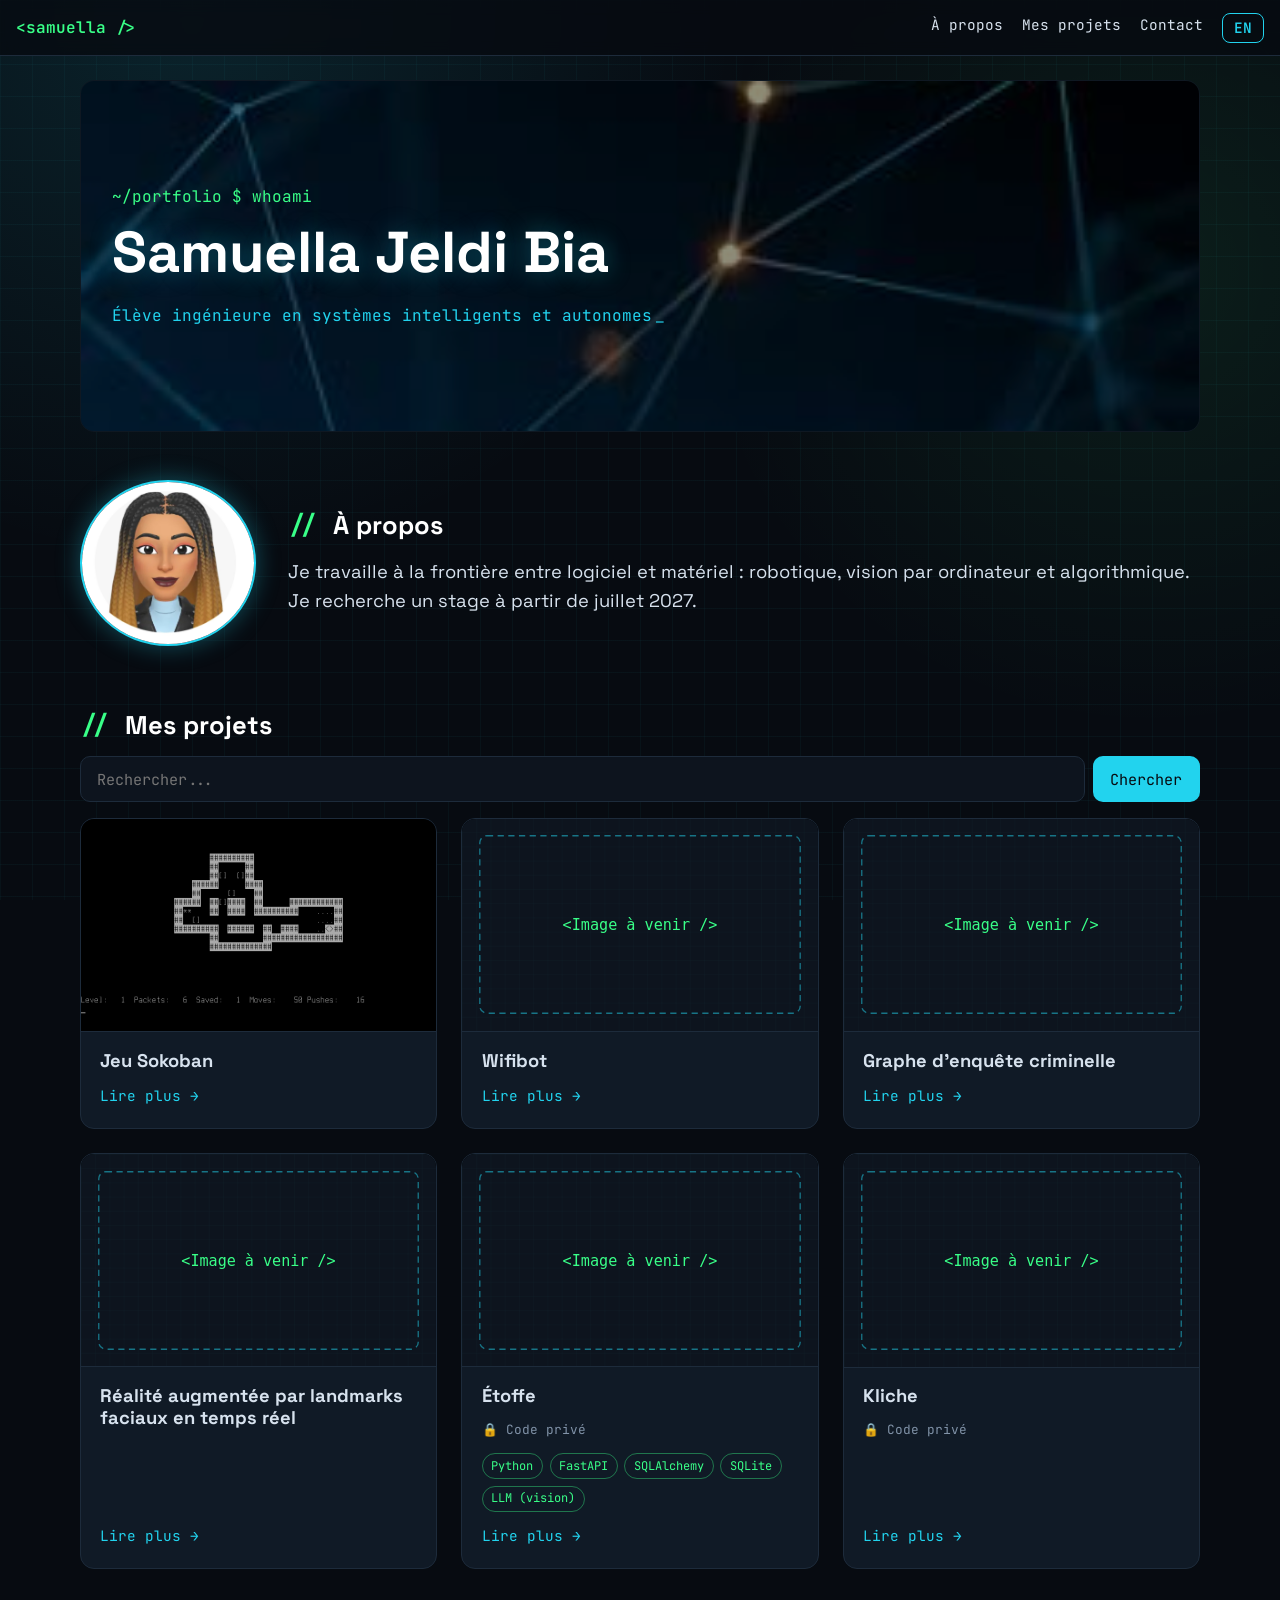
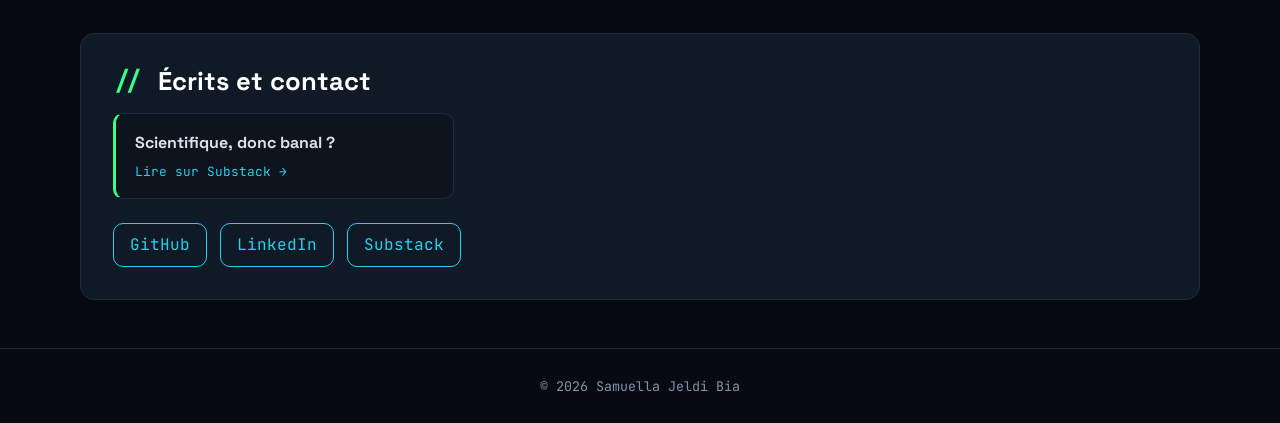
==== commit cc2ed5dc: "passage en theme sombre, nouveaux projets et section ecrits" ====
--- a/index.html
+++ b/index.html
@@ -4,54 +4,65 @@
     <meta charset="UTF-8">
     <meta name="viewport" content="width=device-width, initial-scale=1.0">
     <meta name="description" content="Portfolio de Samuella Jeldi Bia, élève ingénieure en systèmes intelligents et autonomes.">
+    <meta name="theme-color" content="#070b11">
     <link rel="stylesheet" href="CSS/style.css">
     <title>Portfolio | Samuella Jeldi Bia</title>
 </head>
 
 <body>
     <header>
-        <nav>
+        <nav class="barre">
+            <a class="logo" href="index.html">&lt;samuella /&gt;</a>
             <ul>
-                <li><a href="#about" data-i18n="accueil">Accueil</a></li>
                 <li><a href="#about" data-i18n="propos">À propos</a></li>
                 <li><a href="#projets" data-i18n="projets">Mes projets</a></li>
                 <li><a href="#contact" data-i18n="contact">Contact</a></li>
-                <li><a href="?lang=fr" data-lang="fr">FR</a></li>
-                <li><a href="?lang=en" data-lang="en">EN</a></li>
+                <li><a href="?lang=en" id="langue" class="langue" lang="en" aria-label="Switch to English">EN</a></li>
             </ul>
         </nav>
-        <form id="search" role="search">
-            <label for="recherche" class="sr-only" data-i18n="chercher">Chercher</label>
-            <input type="text" name="recherche" id="recherche" placeholder="Rechercher..." data-i18n-placeholder="placeholder">
-            <button type="submit" data-i18n="chercher">Chercher</button>
-        </form>
-        <div class="results" aria-live="polite"></div>
-        <img src="IMG/fond.jpeg" alt="Image de fond du portfolio" data-i18n-alt="fond">
-        <h1 data-i18n="portfolio">Mon portfolio</h1>
+
+        <div class="hero">
+            <img src="IMG/fond.jpeg" alt="Image de fond du portfolio" data-i18n-alt="fond">
+            <div class="hero-texte">
+                <p class="invite">~/portfolio $ whoami</p>
+                <h1>Samuella Jeldi Bia</h1>
+                <p class="sous-titre"><span data-i18n="metier">Élève ingénieure en systèmes intelligents et autonomes</span><span class="curseur" aria-hidden="true">_</span></p>
+            </div>
+        </div>
     </header>
 
     <main>
         <section id="about">
             <img src="IMG/Moi.jpg" alt="Photo de mon bitmoji" data-i18n-alt="bitmoji">
-            <p data-i18n="bienvenue">
-                Bienvenue sur mon site web ! Ici, vous trouverez une collection de projets qui m'inspirent et me passionnent.
-            </p>
+            <div>
+                <h2 data-i18n="propos">À propos</h2>
+                <p data-i18n="bienvenue">
+                    Je travaille à la frontière entre logiciel et matériel : robotique, vision par ordinateur et algorithmique. Je recherche un stage à partir de juillet 2027.
+                </p>
+            </div>
         </section>
 
         <section class="projets" id="projets">
             <h2 data-i18n="projets">Mes projets</h2>
-            <nav id="liste-projets"></nav>
+            <form id="search" role="search">
+                <label for="recherche" class="sr-only" data-i18n="chercher">Chercher</label>
+                <input type="text" name="recherche" id="recherche" placeholder="Rechercher..." data-i18n-placeholder="placeholder">
+                <button type="submit" data-i18n="chercher">Chercher</button>
+            </form>
+            <div class="results" aria-live="polite"></div>
+            <div id="liste-projets"></div>
         </section>
 
         <section id="contact">
             <h2 data-i18n="contacter">Écrits et contact</h2>
-            <p data-i18n="ecrits">Mes essais sont publiés sur Contre-jour (Substack).</p>
+            <p id="phrase-ecrits" hidden></p>
+            <ul id="articles"></ul>
             <ul id="liens"></ul>
         </section>
     </main>
 
     <footer>
-        <small>Copyright © <span id="annee">2026</span> JELDI BIA SAMUELLA</small>
+        <small>© <span id="annee">2026</span> Samuella Jeldi Bia</small>
     </footer>
 
     <script src="JS/data.js"></script>
--- a/CSS/style.css
+++ b/CSS/style.css
@@ -1,308 +1,623 @@
-@import url('https://fonts.googleapis.com/css2?family=Abril+Fatface&display=swap'); /*style de polices */
+@import url('https://fonts.googleapis.com/css2?family=JetBrains+Mono:wght@400;600&family=Space+Grotesk:wght@400;600;700&display=swap');
+
+/* ===== Couleurs du thème (mode sombre, accents électriques) ===== */
+:root{
+    --fond: #070b11;
+    --fond-2: #0d141e;
+    --carte: #101a26;
+    --bord: #1d2b3b;
+    --texte: #d7e2ee;
+    --texte-doux: #8193a8;
+    --cyan: #22d3ee;
+    --vert: #39ff88;
+    --halo-cyan: rgba(34, 211, 238, 0.35);
+    --halo-vert: rgba(57, 255, 136, 0.25);
+    --rayon: 14px;
+    --mono: 'JetBrains Mono', ui-monospace, monospace;
+    --titres: 'Space Grotesk', system-ui, sans-serif;
+    color-scheme: dark;
+}
+
 *{
     box-sizing: border-box;
 }
 
 html{
-    font-size:16px;
-}
-
-@media only screen and (max-width:1080px) {
-    html{
-        font-size:14px;
-    }
-}
-
-@media only screen and (max-width:900px) {
-    html{
-        font-size:13px;
-    }
+    font-size: 16px;
+    scroll-behavior: smooth;
 }
 
 @media only screen and (max-width:720px) {
     html{
-        font-size:12px;
+        font-size: 15px;
     }
 }
-html{
-    font-family:'Abril Fatface', sans-serif;
-}
 
 body{
-    background-color:grey;
-    min-height:100dvh;
-    display:grid;
-    grid-template-rows: auto 1fr auto;
-    grid-template-columns:minmax(0,1fr); 
-}
-
-
-/*HEADER*/
+    margin: 0;
+    min-height: 100dvh;
+    display: flex;
+    flex-direction: column;
+    font-family: var(--titres);
+    line-height: 1.6;
+    color: var(--texte);
+    background-color: var(--fond);
+    /* quadrillage discret, comme une carte électronique */
+    background-image:
+        radial-gradient(circle at 15% 0%, rgba(34, 211, 238, 0.12), transparent 40%),
+        radial-gradient(circle at 90% 30%, rgba(57, 255, 136, 0.08), transparent 35%),
+        linear-gradient(rgba(34, 211, 238, 0.04) 1px, transparent 1px),
+        linear-gradient(90deg, rgba(34, 211, 238, 0.04) 1px, transparent 1px);
+    background-size: auto, auto, 32px 32px, 32px 32px;
+    background-attachment: fixed;
+}
+
+main{
+    flex: 1;
+    width: 100%;
+    max-width: 72rem;
+    margin: 0 auto;
+    padding: 0 1rem;
+}
+
+h1, h2, h3{
+    font-family: var(--titres);
+    line-height: 1.2;
+    margin: 0 0 1rem;
+}
+
+h2{
+    font-size: 1.6rem;
+    color: #fff;
+}
+/* petit préfixe façon code devant les titres de section */
+h2::before{
+    content: "// ";
+    font-family: var(--mono);
+    color: var(--vert);
+}
+
+img{
+    max-width: 100%;
+    display: block;
+}
+
+/* liens */
+a{
+    color: var(--cyan);
+    text-decoration: none;
+    transition: color .2s, text-shadow .2s;
+}
+a:hover, a:focus-visible{
+    color: var(--vert);
+    text-shadow: 0 0 8px var(--halo-vert);
+}
+:focus-visible{
+    outline: 2px solid var(--vert);
+    outline-offset: 3px;
+}
+
+/* ===== EN-TÊTE ===== */
+.barre{
+    position: sticky;
+    top: 0;
+    z-index: 10;
+    display: flex;
+    flex-wrap: wrap;
+    align-items: center;
+    justify-content: space-between;
+    gap: .5rem 1rem;
+    padding: .8rem 1rem;
+    background: rgba(7, 11, 17, 0.8);
+    backdrop-filter: blur(8px);
+    border-bottom: 1px solid var(--bord);
+}
 header{
-    position:relative; /*par rapport à ma photo */
-    margin-bottom: 2.5rem;
-}
-header  nav ul{
-    margin: 1px;
-    width:100%;
-    display: flex;
-    flex-direction:row; /*nav et img*/
-    gap:1rem; /*espace de la taille de 16 px;*/
-    justify-content:flex-end; 
+    display: contents;
+}
+.logo{
+    font-family: var(--mono);
+    font-weight: 600;
+    color: var(--vert);
+}
+.barre ul{
+    display: flex;
+    flex-wrap: wrap;
+    gap: .3rem 1.2rem;
+    margin: 0;
+    padding: 0;
+    list-style: none;
+    font-family: var(--mono);
+    font-size: .9rem;
+}
+.barre ul a{
+    color: var(--texte);
+}
+.barre ul a.cv{
+    display: inline-block;
+    padding: .15rem .7rem;
+    border: 1px solid var(--vert);
+    font-weight: 600;
+    color: var(--fond);
+    background: var(--vert);
+    border-radius: 8px;
+}
+.barre ul a.cv:hover{
+    color: var(--fond);
+    box-shadow: 0 0 12px var(--halo-vert);
+    text-shadow: none;
+}
+.barre ul a.langue{
+    display: inline-block;
+    min-width: 2.6rem;
+    padding: .15rem .6rem;
+    text-align: center;
+    font-weight: 600;
+    color: var(--cyan);
+    border: 1px solid var(--cyan);
+    border-radius: 8px;
+}
+.barre ul a.langue:hover, .barre ul a.langue:focus-visible{
+    color: var(--fond);
+    background: var(--vert);
+    border-color: var(--vert);
+    text-shadow: none;
+    box-shadow: 0 0 12px var(--halo-vert);
+}
+
+.hero{
+    position: relative;
+    width: 100%;
+    max-width: 72rem;
+    margin: 1.5rem auto 3rem;
+    padding: 0 1rem;
+}
+.hero img{
+    width: 100%;
+    height: 22rem;
+    object-fit: cover;
+    border-radius: var(--rayon);
+    border: 1px solid var(--bord);
+    filter: brightness(.55) saturate(1.2);
+}
+.hero-texte{
+    position: absolute;
+    inset: 0 1rem;
+    display: flex;
+    flex-direction: column;
+    justify-content: center;
+    padding: 2rem;
+}
+.invite{
+    margin: 0 0 .5rem;
+    font-family: var(--mono);
+    color: var(--vert);
+}
+.hero h1{
+    font-size: clamp(2rem, 6vw, 3.6rem);
+    color: #fff;
+    text-shadow: 0 0 24px var(--halo-cyan);
+}
+.sous-titre{
+    margin: 0;
+    font-family: var(--mono);
+    color: var(--cyan);
+}
+.curseur{
+    margin-left: .2rem;
+    animation: clignote 1s steps(1) infinite;
+}
+@keyframes clignote{
+    50%{ opacity: 0; }
+}
+
+/* ===== À PROPOS ===== */
+#about{
+    display: flex;
     align-items: center;
-
-    li{
-        list-style-type: none;
+    gap: 2rem;
+    margin-bottom: 4rem;
+}
+#about img{
+    width: 11rem;
+    flex-shrink: 0;
+    border-radius: 50%;
+    border: 2px solid var(--cyan);
+    box-shadow: 0 0 24px var(--halo-cyan);
+    background: #fff;
+}
+#about p{
+    margin: 0;
+    font-size: 1.15rem;
+}
+@media only screen and (max-width:720px) {
+    #about{
+        flex-direction: column;
+        text-align: center;
     }
 }
 
-.details {
-    #search{
-        display:none;
-    }
-
-
-}
-
-img{
-    width:100%;
-    border-radius:15px;
-    margin:4px;
-    height:15rem;
-
-}
-
-header h1 {
-    font-size:3rem;
+/* ===== PROJETS ===== */
+.projets{
+    margin-bottom: 4rem;
+}
+
+#search{
+    display: flex;
+    gap: .5rem;
+    margin-bottom: 1rem;
+}
+#search input{
+    flex: 1;
+    min-width: 0;
+    padding: .7rem 1rem;
+    font-family: var(--mono);
+    font-size: .95rem;
+    color: var(--texte);
+    background: var(--fond-2);
+    border: 1px solid var(--bord);
+    border-radius: 10px;
+}
+#search input:focus{
+    outline: none;
+    border-color: var(--cyan);
+    box-shadow: 0 0 0 3px var(--halo-cyan);
+}
+
+button{
+    font-family: var(--mono);
+    font-size: .95rem;
+    padding: .7rem 1.1rem;
+    color: var(--fond);
+    background: var(--cyan);
+    border: none;
+    border-radius: 10px;
+    cursor: pointer;
+    transition: background .2s, box-shadow .2s;
+}
+button:hover{
+    background: var(--vert);
+    box-shadow: 0 0 16px var(--halo-vert);
+}
+
+.results{
+    font-family: var(--mono);
+    color: var(--texte-doux);
+}
+
+#liste-projets{
+    display: grid;
+    grid-template-columns: repeat(auto-fill, minmax(min(100%, 300px), 1fr));
+    gap: 1.5rem;
+}
+
+.carte{
+    position: relative;
+    display: flex;
+    flex-direction: column;
+    overflow: hidden;
+    background: var(--carte);
+    border: 1px solid var(--bord);
+    border-radius: var(--rayon);
+    transition: transform .25s, border-color .25s, box-shadow .25s;
+}
+.carte:hover, .carte:focus-within{
+    transform: translateY(-4px);
+    border-color: var(--cyan);
+    box-shadow: 0 0 0 1px var(--cyan), 0 12px 32px -8px var(--halo-cyan);
+}
+.carte img{
+    width: 100%;
+    aspect-ratio: 5 / 3;
+    object-fit: cover;
+    background: #000;
+    border-bottom: 1px solid var(--bord);
+}
+.carte-corps{
+    display: flex;
+    flex-direction: column;
+    flex: 1;
+    gap: .8rem;
+    padding: 1.1rem 1.2rem 1.3rem;
+}
+.carte h3{
+    margin: 0;
+    font-size: 1.15rem;
+}
+/* toute la carte est cliquable grâce au lien "Lire plus" */
+.carte a::after{
+    content: "";
     position: absolute;
-    background-color:black;
-    top: 50%;
-    left: 50%;
-    transform: translate(-50%, -50%);
-    color: #fff; /* changez la couleur en fonction de votre image */
-    mix-blend-mode:lighten; /* le texte se fond dans l'image */
-}
-
-
-/*MAIN*/
-main section:nth-child(1){
-    display:flex;
-    flex-direction:row; /*  photo et le paragraphe.*/
-    justify-content:space-between;
-    align-items:center;
-
-    img{
-        margin:12px;
-        width:20%;
-    }
-    p{
-        text-align:justify;
-        font-size: larger;
-    }
-}
-main section:nth-child(2){
-    display:flex;
-    flex-direction:column;
-}
-
-main section nav{
-    display:grid;
-    grid-auto-rows:auto; /*photo et court paragraphe descriptif*/
-    align-items:start;
-    grid-template-columns:repeat(auto-fit,minmax(min(100%,400px),1fr)); /*différents projets*/
-    row-gap:1.5rem;
-    column-gap:1.5rem;
-
-}
-
-article{
+    inset: 0;
+}
+.carte a{
+    margin-top: auto;
+    font-family: var(--mono);
+    font-size: .9rem;
+}
+
+.tags{
+    display: flex;
+    flex-wrap: wrap;
+    gap: .4rem;
+    margin: 0;
+    padding: 0;
+    list-style: none;
+}
+.tags li{
+    font-family: var(--mono);
+    font-size: .75rem;
+    padding: .15rem .55rem;
+    color: var(--vert);
+    border: 1px solid rgba(57, 255, 136, 0.4);
+    border-radius: 999px;
+}
+
+/* ===== CONTACT ===== */
+#contact{
+    margin-bottom: 3rem;
+    padding: 2rem;
+    background: var(--carte);
+    border: 1px solid var(--bord);
+    border-radius: var(--rayon);
+}
+#contact p{
+    margin-top: 0;
+    color: var(--texte-doux);
+}
+#articles{
+    display: grid;
+    grid-template-columns: repeat(auto-fill, minmax(min(100%, 260px), 1fr));
+    gap: 1rem;
+    margin: 0 0 1.5rem;
+    padding: 0;
+    list-style: none;
+}
+#articles:empty{
+    display: none;
+}
+#articles a{
     display: flex;
     flex-direction: column;
-}
-
-
-
-main .projets{
-    grid-row:2;
+    gap: .4rem;
+    height: 100%;
+    padding: 1rem 1.2rem;
+    color: var(--texte);
+    background: var(--fond-2);
+    border: 1px solid var(--bord);
+    border-left: 3px solid var(--vert);
+    border-radius: 10px;
+    transition: border-color .2s, box-shadow .2s;
+}
+#articles a:hover{
+    border-color: var(--cyan);
+    box-shadow: 0 0 16px -4px var(--halo-cyan);
+    text-shadow: none;
+}
+#articles span{
+    font-family: var(--mono);
+    font-size: .8rem;
+    color: var(--cyan);
+}
+#liens{
+    display: flex;
+    flex-wrap: wrap;
+    gap: .8rem;
+    margin: 0;
+    padding: 0;
+    list-style: none;
+}
+#liens a{
+    display: inline-block;
+    padding: .5rem 1rem;
+    font-family: var(--mono);
+    border: 1px solid var(--cyan);
+    border-radius: 10px;
+}
+#liens a:hover{
+    border-color: var(--vert);
+    box-shadow: 0 0 12px var(--halo-vert);
+}
+
+/* ===== PIED DE PAGE ===== */
+footer{
+    padding: 1.5rem 1rem;
     text-align: center;
-}
-
-h1{
-    background-color: yellow;
-}
-h2{
-    background-color: orange;
-}
-h1,h2{
+    font-family: var(--mono);
+    color: var(--texte-doux);
+    border-top: 1px solid var(--bord);
+}
+
+/* ===== PAGE D'UN PROJET ===== */
+#projet{
+    max-width: 52rem;
+    margin: 2.5rem auto 3rem;
+}
+#projet h1{
+    font-size: clamp(1.8rem, 5vw, 2.6rem);
+    color: #fff;
+}
+#projet section{
+    margin-top: 2.5rem;
+}
+#projet p{
+    font-size: 1.05rem;
+}
+.illustration{
+    width: 100%;
+    border-radius: var(--rayon);
+    border: 1px solid var(--bord);
+}
+.actions{
+    display: flex;
+    flex-wrap: wrap;
+    gap: 1rem;
+    margin-top: 2.5rem;
+    font-family: var(--mono);
+}
+.actions a{
+    padding: .55rem 1rem;
+    border: 1px solid var(--cyan);
+    border-radius: 10px;
+}
+
+/* projet dont le code n'est pas public */
+.prive{
+    margin: 0;
+    font-family: var(--mono);
+    font-size: .8rem;
+    color: var(--texte-doux);
+}
+.actions .prive{
+    padding: .55rem 1rem;
+    border: 1px dashed var(--bord);
+    border-radius: 10px;
+}
+
+/* vidéo de démo */
+.video{
+    position: relative;
+    aspect-ratio: 16 / 9;
+    overflow: hidden;
+    border-radius: var(--rayon);
+    border: 1px solid var(--bord);
+    background: #000;
+}
+.video iframe, .video video{
+    width: 100%;
+    height: 100%;
+    border: 0;
+}
+
+/* extraits de code, façon éditeur */
+.editeur{
+    margin-bottom: 1.5rem;
+    overflow: hidden;
+    background: #0a1018;
+    border: 1px solid var(--bord);
+    border-radius: var(--rayon);
+}
+.editeur-barre{
+    display: flex;
+    align-items: center;
+    gap: .45rem;
+    padding: .6rem 1rem;
+    font-family: var(--mono);
+    font-size: .8rem;
+    color: var(--texte-doux);
+    background: var(--fond-2);
+    border-bottom: 1px solid var(--bord);
+}
+.editeur-barre .point{
+    width: .7rem;
+    height: .7rem;
+    border-radius: 50%;
+    background: var(--bord);
+}
+.editeur-barre .point:nth-child(1){ background: #ff5f57; }
+.editeur-barre .point:nth-child(2){ background: #febc2e; }
+.editeur-barre .point:nth-child(3){ background: #28c840; }
+.editeur-barre .nom{
+    margin-left: .6rem;
+    flex: 1;
+}
+.editeur-barre button{
+    padding: .2rem .6rem;
+    font-size: .75rem;
+    color: var(--cyan);
+    background: transparent;
+    border: 1px solid var(--bord);
+    border-radius: 6px;
+}
+.editeur-barre button:hover{
+    color: var(--fond);
+    background: var(--vert);
+    box-shadow: none;
+}
+.editeur pre{
+    margin: 0;
+    padding: 1rem 1.2rem;
+    overflow-x: auto;
+    font-family: var(--mono);
+    font-size: .85rem;
+    line-height: 1.6;
+}
+.editeur code{
+    font-family: inherit;
+}
+/* couleurs de la coloration syntaxique (highlight.js) */
+.hljs-keyword, .hljs-built_in, .hljs-meta{ color: var(--cyan); }
+.hljs-string, .hljs-regexp{ color: var(--vert); }
+.hljs-number, .hljs-literal{ color: #f5a524; }
+.hljs-comment{ color: #5c6f84; font-style: italic; }
+.hljs-title, .hljs-function .hljs-title, .hljs-title.function_{ color: #82aaff; }
+.hljs-type, .hljs-class .hljs-title, .hljs-title.class_{ color: #c792ea; }
+.hljs-variable, .hljs-params, .hljs-attr{ color: #e2e8f0; }
+
+/* schéma (Mermaid) */
+.schema{
+    padding: 1.5rem;
+    overflow-x: auto;
     text-align: center;
-    /*background-color:orange;*/
-    width:100%;
-}
-
-.projets img{
-    width:100%;
-    height:50%
-
-}
-
-/*formulaire*/
-
-#contact{
-    background-color: #fff;
-    color:black;
-    margin:auto;/*centrer mon formulaire*/
-    padding:20px;
-    border-radius: 5px; /*arrondir les bords*/
-}
-
-main form{
-    display:flex;
-    flex-direction:column;
-}
-
-main form div{
-
-    display:flex;
-    flex-direction:column;
-    margin: 20px 20px;
-}
-
-main form div input,main form div textarea {
+    background: var(--carte);
+    border: 1px solid var(--bord);
+    border-radius: var(--rayon);
+    cursor: zoom-in;
+    transition: border-color .2s;
+}
+.schema:hover{
+    border-color: var(--cyan);
+}
+.schema .node rect, .schema .node circle, .schema .node polygon{
+    transition: filter .2s;
+}
+.schema .node:hover rect, .schema .node:hover circle, .schema .node:hover polygon{
+    filter: drop-shadow(0 0 6px var(--vert));
+}
+.aide{
+    margin-top: .5rem;
+    font-family: var(--mono);
+    font-size: .8rem;
+    color: var(--texte-doux);
+}
+
+/* fenêtre d'agrandissement du schéma */
+#zoom{
+    width: min(95vw, 80rem);
+    max-height: 90vh;
+    padding: 1.5rem;
+    color: var(--texte);
+    background: var(--fond-2);
+    border: 1px solid var(--cyan);
+    border-radius: var(--rayon);
+}
+#zoom::backdrop{
+    background: rgba(0, 0, 0, 0.75);
+}
+#zoom .fermer{
+    display: block;
+    margin: 0 0 1rem auto;
+}
+.zoom-contenu svg{
     width: 100%;
-    padding: 10px;
-    margin-bottom: 10px;
-    border-radius: 4px;
-    border: 1px  solid #ccc;
-    outline:none; /*enlever la ligne rouge qui s'affiche dès qu'on est dans l'un d'entre eux */
-}
-
-main button {
-    display: block; /* Le bouton prendra toute la largeur de son conteneur parent */
-    margin: auto; /* Centre le bouton */
-    text-align: center;
-    padding: 10px 20px;
-    border: none;
-    border-radius: 4px;
-    background-color:#8C7B65;
-    cursor: pointer;
-
-}
-
-/*une couleur plus claire quand on clique sur mon button*/
-main button:hover{
-    background-color:#ebc174;
-}
-
-/*recherche*/
-#search {
-    width: 100%; /* Occupe toute la largeur */
-    display: flex;
-    justify-content: center; /* Centre le formulaire */
-    margin-bottom: 1rem; /* Espacement en dessous du formulaire */
-    margin-top:1rem;
-}
-
-#search input[type="text"] {
-    width: 100%; /* Occupe toute la largeur */
-    border-radius: 20px; /* Bords arrondis */
-    padding: 0.5rem; /* Espacement à l'intérieur du champ de texte */
-    border: 1px solid #ccc; /* Bordure du champ de texte */
-    outline: none; /* Enlève la bordure de focus */
-}
-
-#search button[type="submit"] {
-    border-radius: 20px; /* Bords arrondis */
-    padding: 0.5rem 1rem; /* Espacement à l'intérieur du bouton */
-    margin-left: -1px; /* Alignement avec le champ de texte */
-    border: 1px solid #ccc; /* Bordure du bouton */
-    background-color: #f8f8f8; /* Couleur de fond du bouton */
-    cursor: pointer; /* Change le curseur en main */
-}
-
-body .detail #search {
-    display: none;
-}
-
-
-/*validation*/
-main #form div input.error,main form div textarea.error{
-    border: 1px solid red; /*bordure devient rouge quand il y a une erreur*/
-    background-color: #FFCCCC; /* couleur de fond rouge clair */
-}
-
-main form div label.error{
-    color:red;
-}
-
-/*FOOTER*/
-
-footer {
-    margin-top: 2.5rem;
-    background-color :black;
-    color:white;
-}
-
-/*liens */
-a{
-    text-decoration: none; /*suppression du surlignement*/
-}
-a:visited,a:link{
-    color:white;
-}
-
-/*AJOUTS : site statique*/
+    height: auto;
+    max-width: none !important;
+}
 
 /* texte réservé aux lecteurs d'écran */
 .sr-only{
-    position:absolute;
-    width:1px;
-    height:1px;
-    overflow:hidden;
-    clip:rect(0,0,0,0);
-    white-space:nowrap;
-}
-
-/* résultats de recherche */
-.results{
-    text-align:center;
-    padding:0 1rem;
-}
-
-/* langue active */
-[data-lang][aria-current="true"]{
-    text-decoration:underline;
-}
-
-/* liens dans la section contact (fond blanc) */
-#contact ul{
-    display:flex;
-    flex-wrap:wrap;
-    gap:1rem;
-    justify-content:center;
-    padding:0;
-}
-#contact li{
-    list-style-type:none;
-}
-#contact p{
-    text-align:center;
-}
-#contact a:link,#contact a:visited{
-    color:black;
-    text-decoration:underline;
-}
-
-/* page d'un projet */
-#projet article a{
-    margin-top:1rem;
-}
-.details #projet img{
-    width:100%;
-    max-width:40rem;
-    height:auto;
-    align-self:center;
-}
-.details #projet p{
-    text-align:justify;
-    font-size:larger;
-}
+    position: absolute;
+    width: 1px;
+    height: 1px;
+    overflow: hidden;
+    clip: rect(0, 0, 0, 0);
+    white-space: nowrap;
+}
+
+@media (prefers-reduced-motion: reduce){
+    *{
+        animation: none !important;
+        transition: none !important;
+        scroll-behavior: auto !important;
+    }
+}
